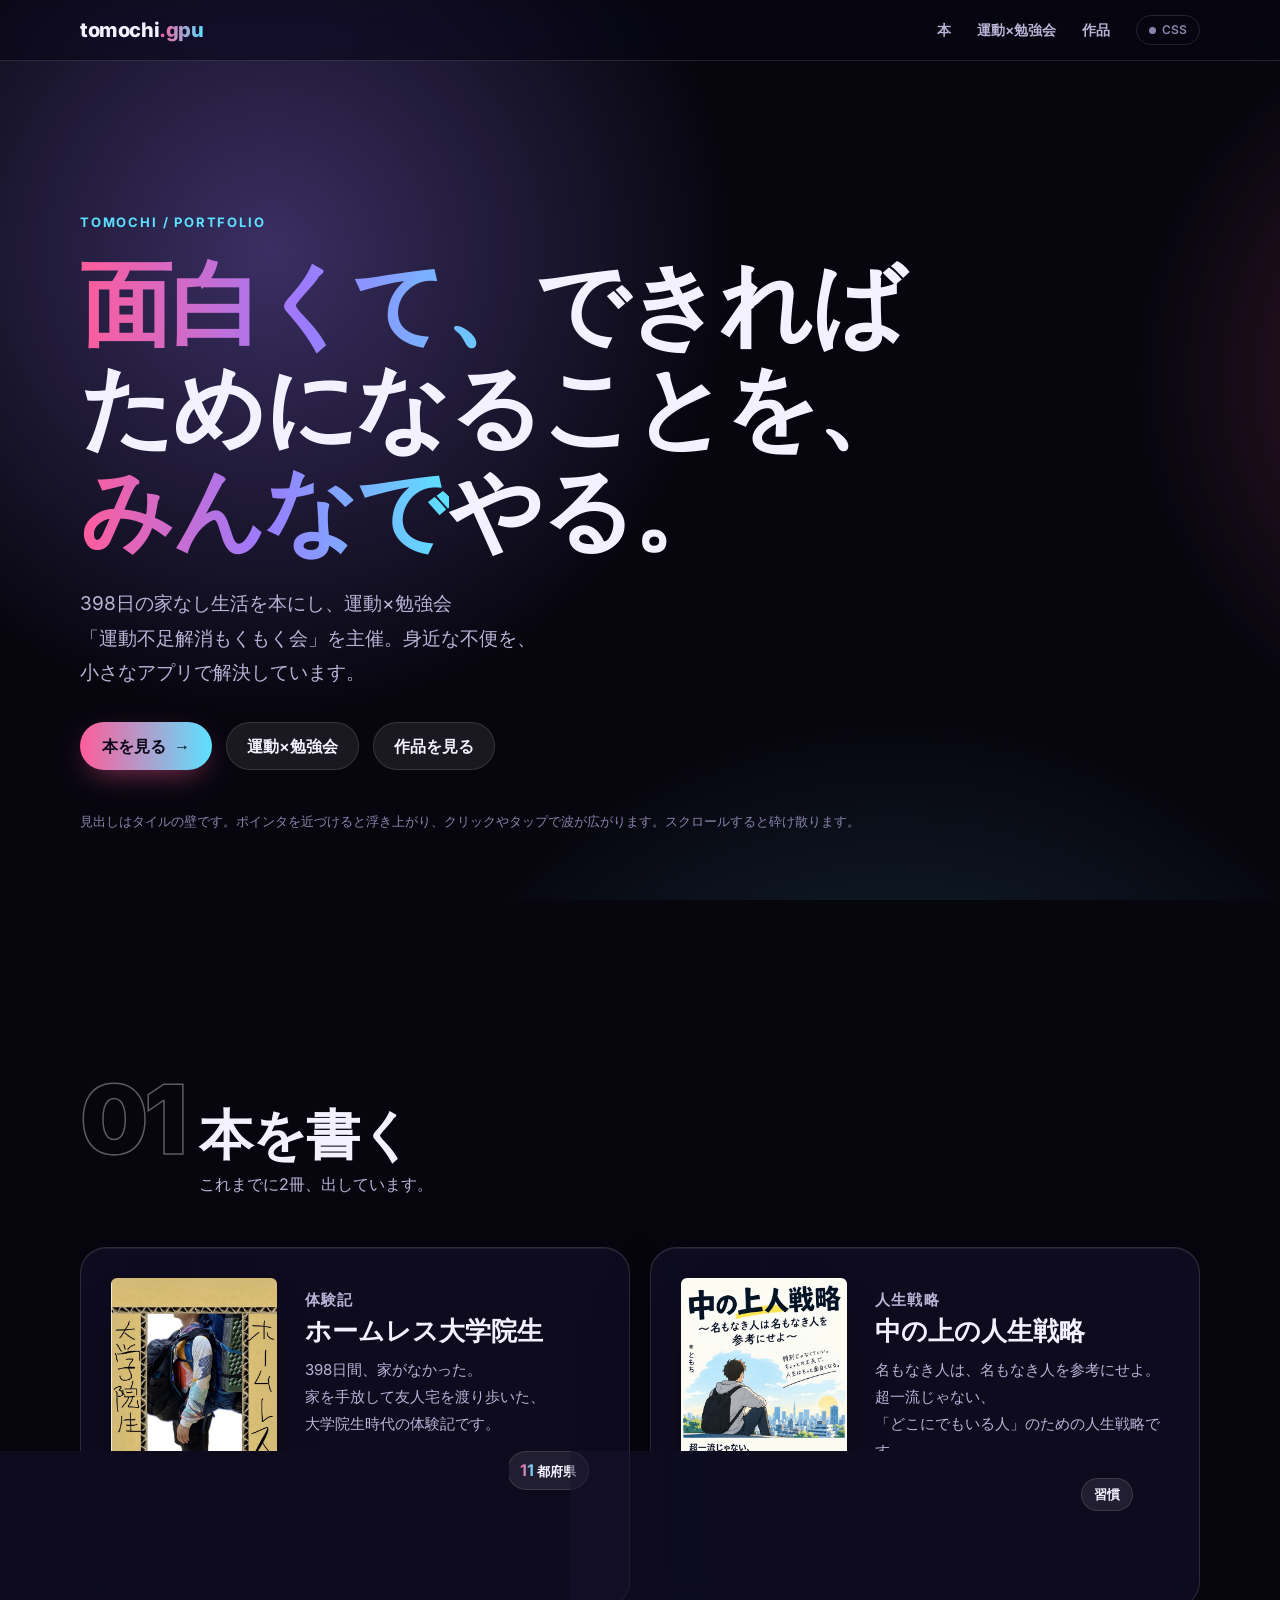
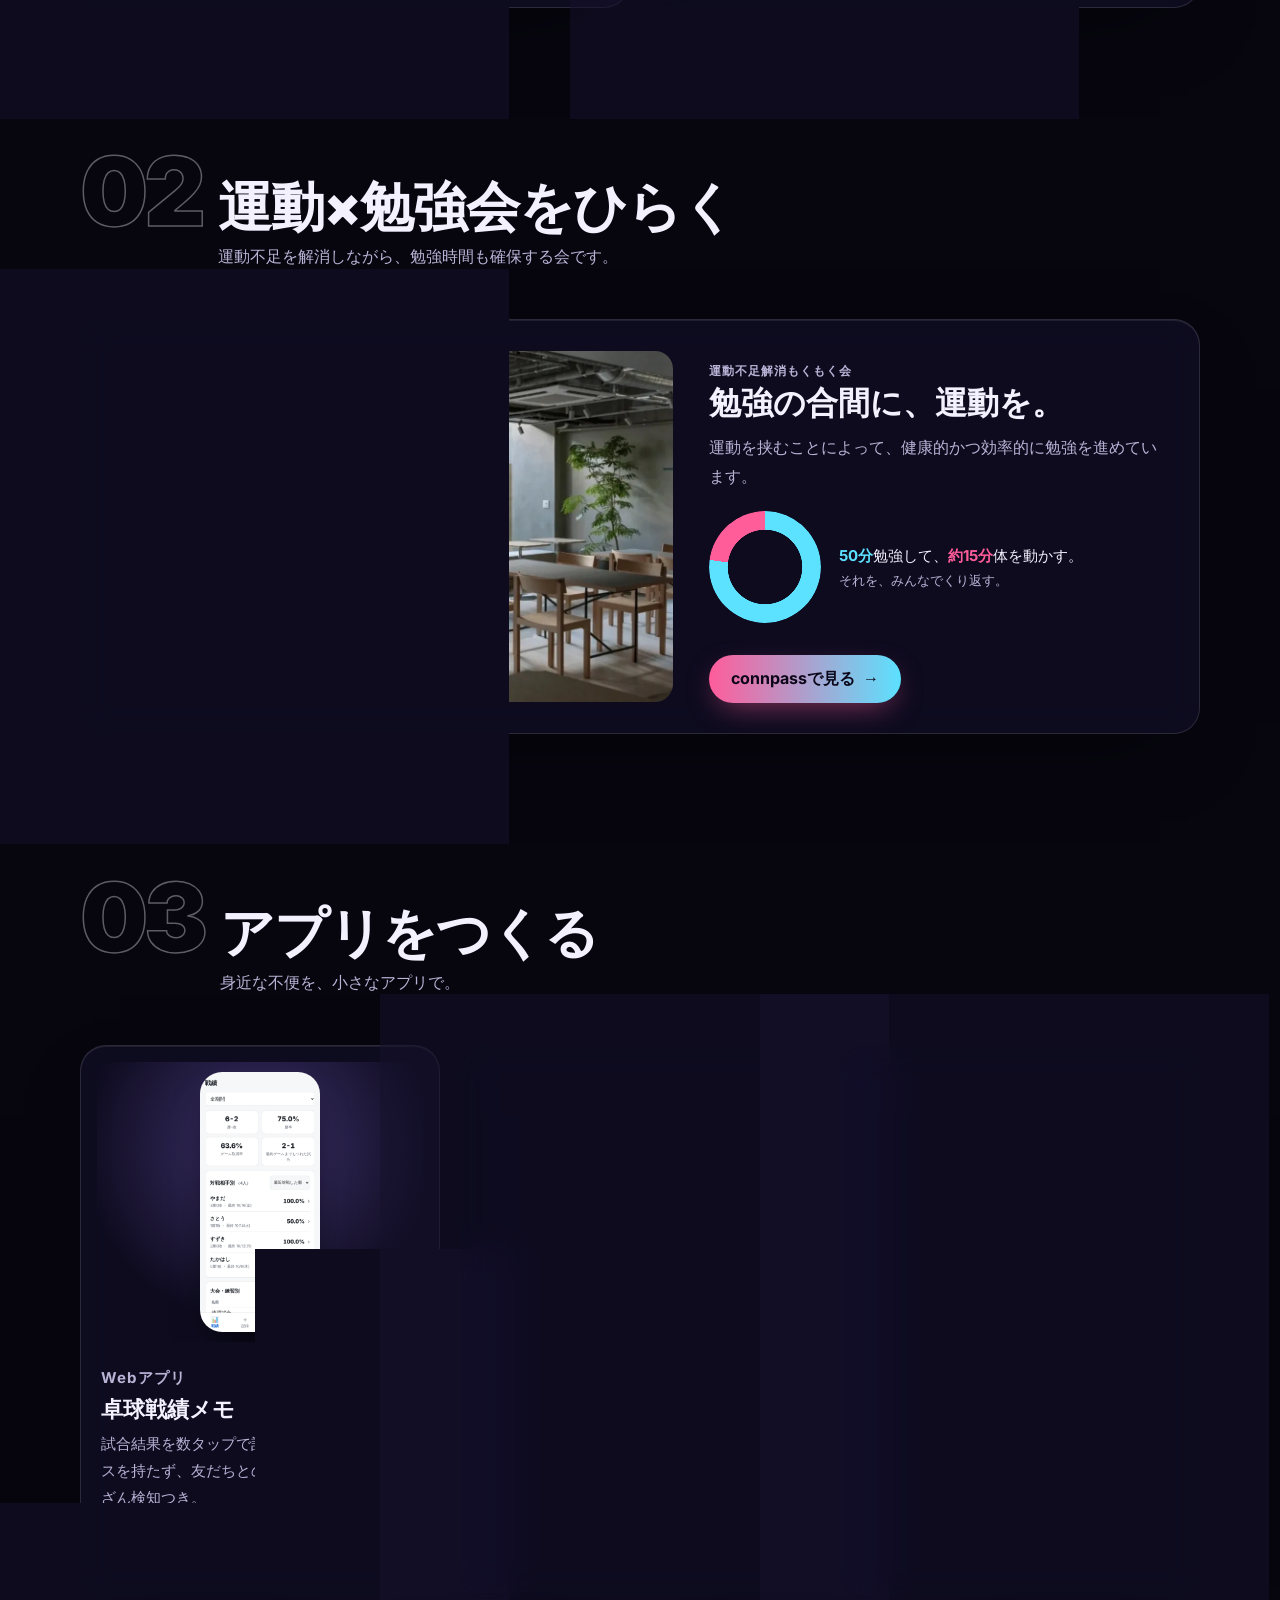
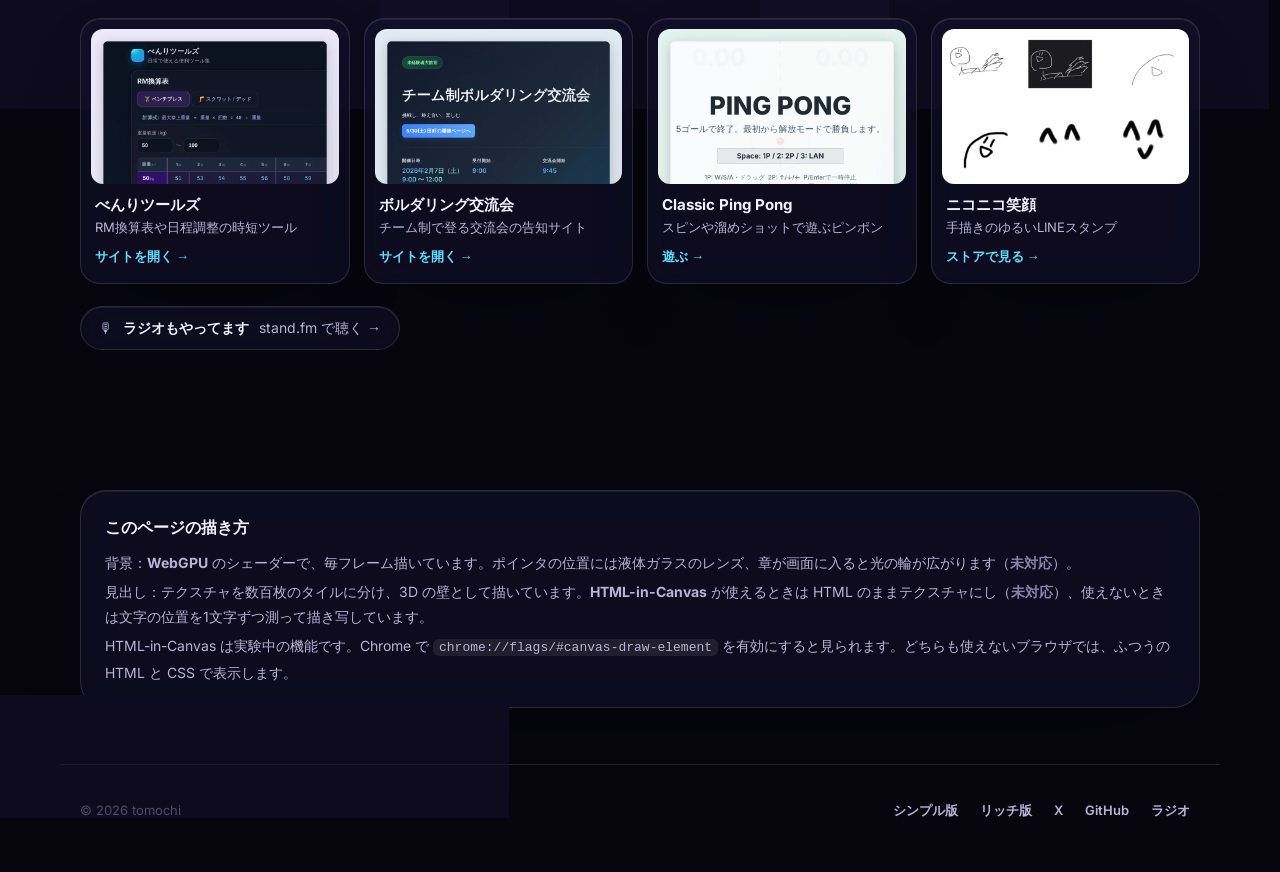
==== gpu/index.html @ 0211890e "Make the GPU page more dynamic: a 3D tile wall headline, a glass lens and light rings - The headline" ====
<!DOCTYPE html>
<html lang="ja">
<head>
  <meta charset="utf-8">
  <meta name="viewport" content="width=device-width, initial-scale=1, viewport-fit=cover">
  <title>tomochi — GPU</title>
  <meta name="description" content="tomochi のポートフォリオ（GPU版）。WebGPU と HTML-in-Canvas で描いています。本の執筆、運動×勉強会の主催、身近な不便を解決するアプリづくり。">
  <link rel="canonical" href="https://tomochi3.github.io/tomo/gpu/">
  <meta property="og:type" content="website">
  <meta property="og:site_name" content="tomochi">
  <meta property="og:locale" content="ja_JP">
  <meta property="og:url" content="https://tomochi3.github.io/tomo/gpu/">
  <meta property="og:title" content="tomochi — GPU">
  <meta property="og:description" content="面白くて、できればためになることを、みんなでやる。WebGPU と HTML-in-Canvas で描いたポートフォリオ。">
  <meta property="og:image" content="https://tomochi3.github.io/tomo/img/og.jpg">
  <meta property="og:image:width" content="1200">
  <meta property="og:image:height" content="630">
  <meta name="twitter:card" content="summary_large_image">
  <link rel="icon" href="../favicon.ico?v=2" sizes="48x48">
  <link rel="icon" href="../icon.svg?v=2" type="image/svg+xml">
  <link rel="apple-touch-icon" href="../apple-touch-icon.png?v=2">
  <meta name="theme-color" content="#07060f">
  <link rel="preload" href="../fonts/inter-latin-var.woff2" as="font" type="font/woff2" crossorigin>
  <script>document.documentElement.classList.add('js');</script>
  <style>
    @font-face { font-family: "Inter"; font-style: normal; font-weight: 100 900; font-display: swap; src: url("../fonts/inter-latin-var.woff2") format("woff2"); unicode-range: U+0000-00FF, U+2000-206F, U+2190-21FF; }

    :root {
      --bg: #07060f;
      --ink: #f4f1ff;
      --soft: #b9b3d6;
      --dim: #8a84ab;
      --glass: rgba(22, 18, 44, .52);
      --glass-hi: rgba(255, 255, 255, .08);
      --line: rgba(255, 255, 255, .12);
      --pink: #ff5c9a;
      --cyan: #5ce1ff;
      --violet: #9a7bff;
      --lime: #c8ff5c;
      --font: "Inter", -apple-system, BlinkMacSystemFont, "Hiragino Sans", "Hiragino Kaku Gothic ProN", "Noto Sans JP", "Noto Sans CJK JP", "Yu Gothic UI", Meiryo, sans-serif;
      --ease: cubic-bezier(.2, .8, .2, 1);
      color-scheme: dark;
    }
    *, *::before, *::after { box-sizing: border-box; }
    html { scroll-behavior: smooth; scroll-padding-top: 76px; }
    body { margin: 0; background: var(--bg); color: var(--ink); font-family: var(--font); font-size: 16px; line-height: 1.8; -webkit-font-smoothing: antialiased; overflow-x: hidden; }
    h1, h2, h3, p, ul, figure { margin: 0; }
    ul { padding: 0; list-style: none; }
    a { color: inherit; text-decoration: none; }
    img { display: block; max-width: 100%; height: auto; }
    :focus-visible { outline: 2px solid var(--cyan); outline-offset: 3px; border-radius: 8px; }
    main:focus { outline: none; }
    .phrase { display: inline-block; }
    .wrap { max-width: 1160px; margin: 0 auto; padding: 0 20px; }
    .skip { position: absolute; left: 12px; top: -60px; z-index: 100; display: inline-flex; align-items: center; min-height: 44px; padding: 0 16px; border-radius: 10px; background: var(--ink); color: var(--bg); font-size: 14px; }
    .skip:focus { top: 8px; }

    /* ---------- 背景：WebGPU のキャンバス。使えないときは CSS のグラデーション ---------- */
    .stage { position: fixed; inset: 0; z-index: -1; width: 100%; height: 100%; display: block; pointer-events: none; }
    .fallback-bg { position: fixed; inset: 0; z-index: -2; background:
      radial-gradient(60vmax 60vmax at 15% 20%, rgba(154, 123, 255, .35), transparent 60%),
      radial-gradient(50vmax 50vmax at 85% 30%, rgba(255, 92, 154, .25), transparent 60%),
      radial-gradient(70vmax 70vmax at 50% 100%, rgba(92, 225, 255, .22), transparent 60%), var(--bg); }
    @media (prefers-reduced-motion: no-preference) { .fallback-bg { animation: drift 24s ease-in-out infinite alternate; background-size: 140% 140%; } }
    @keyframes drift { to { background-position: 30% 20%, 70% 60%, 40% 0, 0 0; } }
    .gpu-on .fallback-bg { display: none; }

    /* ---------- top bar ---------- */
    .bar { position: sticky; top: 0; z-index: 50; background: rgba(7, 6, 15, .55); backdrop-filter: blur(16px) saturate(160%); -webkit-backdrop-filter: blur(16px) saturate(160%); border-bottom: 1px solid var(--line); }
    .bar__in { display: flex; align-items: center; gap: 6px; height: 60px; }
    .logo { display: inline-flex; align-items: center; min-height: 44px; font-weight: 800; font-size: 20px; letter-spacing: -.02em; }
    .logo span { background: linear-gradient(90deg, var(--pink), var(--cyan)); -webkit-background-clip: text; background-clip: text; color: transparent; }
    .nav { display: flex; gap: 2px; margin-left: auto; }
    .nav a { display: inline-flex; align-items: center; min-height: 44px; padding: 0 12px; border-radius: 999px; font-size: 14px; font-weight: 600; color: var(--soft); transition: color .2s, background-color .2s; }
    .nav a:hover { color: var(--ink); background: var(--glass-hi); }
    .chip { display: inline-flex; align-items: center; gap: 6px; min-height: 30px; margin-left: 8px; padding: 0 12px; border: 1px solid var(--line); border-radius: 999px; font: 600 12px/1 var(--font); color: var(--dim); white-space: nowrap; }
    .chip i { width: 7px; height: 7px; border-radius: 50%; background: var(--dim); }
    .chip.is-on { color: var(--ink); }
    .chip.is-on i { background: var(--lime); box-shadow: 0 0 10px var(--lime); }
    @media (max-width: 719px) { .nav { display: none; } .chip { margin-left: auto; } }

    /* ---------- hero ---------- */
    .hero { padding-top: clamp(64px, 12vw, 150px); padding-bottom: clamp(56px, 8vw, 110px); }
    .eyebrow { font-size: 13px; font-weight: 700; letter-spacing: .14em; text-transform: uppercase; color: var(--cyan); }
    .hero__stage { position: relative; margin-top: 18px; }
    .hero__title { font-size: clamp(36px, 7.2vw, 92px); font-weight: 900; line-height: 1.12; letter-spacing: -.02em; }
    .hero__title .ln { display: block; }
    .hero__title .grad { background: linear-gradient(90deg, var(--pink), var(--violet) 50%, var(--cyan)); -webkit-background-clip: text; background-clip: text; color: transparent; }
    /* HTML-in-Canvas：見出しは WebGPU のキャンバスの子にして、テクスチャとして揺らして描く。元の場所には同じ高さの空きを残す */
    .stage > .hero__title { position: absolute; left: 0; top: 0; color: #fff; }
    .hero__ph { display: block; }
    /* HTML-in-Canvas が無いときは、見出しを WebGPU のタイルとして描き、DOM の見出しは透明にして残す */
    .gpu-text .hero__title { opacity: 0; }
    .hero__lead { margin-top: 26px; max-width: 36em; font-size: clamp(16px, 1.8vw, 19px); color: var(--soft); }
    .actions { display: flex; flex-wrap: wrap; align-items: center; gap: 12px 14px; margin-top: 32px; }
    .btn { display: inline-flex; align-items: center; gap: 8px; min-height: 48px; padding: 0 22px; border-radius: 999px; font-weight: 700; color: #0b0718; background: linear-gradient(90deg, var(--pink), var(--cyan)); box-shadow: 0 10px 30px -10px rgba(255, 92, 154, .6); transition: transform .2s var(--ease), box-shadow .2s; }
    .btn:hover { transform: translateY(-2px); box-shadow: 0 16px 40px -12px rgba(92, 225, 255, .7); }
    .btn::after { content: "→"; }
    .ghost { display: inline-flex; align-items: center; min-height: 48px; padding: 0 20px; border: 1px solid var(--line); border-radius: 999px; font-weight: 600; color: var(--ink); background: var(--glass-hi); backdrop-filter: blur(8px); -webkit-backdrop-filter: blur(8px); transition: border-color .2s; }
    .ghost:hover { border-color: var(--cyan); }
    .hint { margin-top: 40px; font-size: 13px; color: var(--dim); }

    /* ---------- sections ---------- */
    .section { padding-top: clamp(80px, 11vw, 140px); }
    .sec-head { display: flex; align-items: baseline; gap: 16px; margin-bottom: clamp(28px, 4vw, 48px); }
    .sec-no { font-size: clamp(48px, 8vw, 96px); font-weight: 900; line-height: .9; letter-spacing: -.04em; color: transparent; -webkit-text-stroke: 1.5px rgba(255, 255, 255, .35); }
    .sec-title { font-size: clamp(28px, 4.6vw, 54px); font-weight: 900; letter-spacing: -.02em; line-height: 1.15; }
    .sec-sub { margin-top: 4px; color: var(--soft); }

    .glass { position: relative; border-radius: 26px; background: var(--glass); border: 1px solid var(--line); backdrop-filter: blur(18px) saturate(140%); -webkit-backdrop-filter: blur(18px) saturate(140%); box-shadow: 0 30px 80px -40px rgba(0, 0, 0, .8), inset 0 1px 0 rgba(255, 255, 255, .08); transform: perspective(1200px) rotateX(var(--rx, 0deg)) rotateY(var(--ry, 0deg)); transition: transform .4s var(--ease); }
    /* マウスの位置に光る縁 */
    .glass::before { content: ""; position: absolute; inset: -1px; border-radius: inherit; padding: 1px; background: radial-gradient(240px circle at var(--mx, 50%) var(--my, 0%), rgba(92, 225, 255, .8), rgba(255, 92, 154, .4) 40%, transparent 70%); -webkit-mask: linear-gradient(#000 0 0) content-box, linear-gradient(#000 0 0); -webkit-mask-composite: xor; mask-composite: exclude; opacity: 0; transition: opacity .3s; pointer-events: none; }
    .glass:hover::before { opacity: 1; }

    .books { display: grid; gap: 20px; }
    @media (min-width: 860px) { .books { grid-template-columns: 1fr 1fr; } }
    .book { display: grid; grid-template-columns: minmax(96px, 34%) 1fr; gap: clamp(16px, 3vw, 28px); padding: clamp(18px, 3vw, 30px); }
    .book img { border-radius: 6px; box-shadow: 0 20px 40px -18px rgba(0, 0, 0, .9); }
    .book h3 { font-size: clamp(20px, 2.4vw, 26px); font-weight: 800; line-height: 1.35; }
    .book p { margin-top: 8px; color: var(--soft); font-size: 15px; }
    .stats { display: flex; flex-wrap: wrap; gap: 8px; margin-top: 14px; }
    .stats li { padding: 4px 12px; border-radius: 999px; border: 1px solid var(--line); background: var(--glass-hi); font-size: 13px; font-weight: 600; }
    .stats b { font-size: 16px; background: linear-gradient(90deg, var(--pink), var(--cyan)); -webkit-background-clip: text; background-clip: text; color: transparent; }
    .book .actions { margin-top: 18px; }

    .meet { display: grid; gap: clamp(18px, 3vw, 36px); padding: clamp(18px, 3vw, 30px); }
    @media (min-width: 860px) { .meet { grid-template-columns: 1.1fr .9fr; align-items: center; } }
    .meet img { width: 100%; aspect-ratio: 16 / 10; object-fit: cover; border-radius: 18px; }
    .meet h3 { font-size: clamp(22px, 3vw, 32px); font-weight: 800; line-height: 1.3; }
    .meet p { margin-top: 10px; color: var(--soft); }
    .ring { display: flex; align-items: center; gap: 18px; margin-top: 20px; }
    .ring__c { flex: none; width: 112px; aspect-ratio: 1; border-radius: 50%; background: conic-gradient(var(--cyan) 0 77%, var(--pink) 77% 100%); -webkit-mask: radial-gradient(closest-side, transparent 66%, #000 67%); mask: radial-gradient(closest-side, transparent 66%, #000 67%); }
    .ring p { margin: 0; font-size: 15px; color: var(--ink); }
    .ring p .sub { display: block; font-size: 13px; color: var(--soft); }
    .ring .c { color: var(--cyan); font-weight: 700; } .ring .p { color: var(--pink); font-weight: 700; }

    .apps { display: grid; gap: 20px; }
    @media (min-width: 860px) { .apps { grid-template-columns: repeat(3, 1fr); } }
    .app { display: flex; flex-direction: column; padding: 20px 20px 22px; }
    .app__shot { display: grid; place-items: center; height: 280px; margin: -4px -4px 16px; border-radius: 18px; background: radial-gradient(circle at 50% 30%, rgba(154, 123, 255, .35), transparent 70%); overflow: hidden; }
    .app__shot img { width: auto; max-height: 260px; border-radius: 22px; box-shadow: 0 20px 40px -16px rgba(0, 0, 0, .9); }
    .app__shot--icon img { max-height: 150px; border-radius: 26%; }
    .kind { font-size: 12px; font-weight: 700; letter-spacing: .08em; color: var(--cyan); }
    .app h3 { margin-top: 4px; font-size: 22px; font-weight: 800; line-height: 1.35; }
    .app p { margin-top: 6px; flex: 1; color: var(--soft); font-size: 15px; }
    .app .actions { margin-top: 16px; }

    .minis { display: grid; grid-template-columns: repeat(2, minmax(0, 1fr)); gap: 14px; margin-top: 20px; }
    @media (min-width: 860px) { .minis { grid-template-columns: repeat(4, minmax(0, 1fr)); } }
    .mini { display: flex; flex-direction: column; height: 100%; padding: 10px 10px 14px; border-radius: 20px; }
    .mini img { width: 100%; aspect-ratio: 16 / 10; object-fit: cover; border-radius: 12px; }
    .mini b { margin-top: 10px; padding: 0 4px; font-size: 15px; line-height: 1.4; }
    .mini span { padding: 2px 4px 0; flex: 1; font-size: 13px; line-height: 1.55; color: var(--soft); }
    .mini em { padding: 8px 4px 0; font-style: normal; font-size: 13px; font-weight: 700; color: var(--cyan); }
    .radio { display: inline-flex; align-items: center; gap: 10px; min-height: 44px; margin-top: 22px; padding: 0 18px; border-radius: 999px; font-size: 14px; color: var(--soft); }
    .radio b { color: var(--ink); }

    .about-gpu { margin-top: clamp(80px, 11vw, 140px); padding: 22px 24px; font-size: 14px; color: var(--soft); }
    .about-gpu h2 { font-size: 16px; color: var(--ink); }
    .about-gpu ul { margin-top: 8px; display: grid; gap: 4px; }
    .about-gpu code { padding: 1px 6px; border-radius: 6px; background: var(--glass-hi); font-size: 13px; }
    .about-gpu .st { font-weight: 700; color: var(--lime); }
    .about-gpu .st.off { color: var(--dim); }

    .foot { display: flex; flex-wrap: wrap; justify-content: space-between; align-items: center; gap: 12px 24px; margin-top: 56px; padding-top: 24px; padding-bottom: 40px; border-top: 1px solid var(--line); font-size: 13px; color: var(--dim); }
    .foot__links { display: flex; flex-wrap: wrap; gap: 2px; }
    .foot__links a { display: inline-flex; align-items: center; min-height: 44px; padding: 0 10px; font-weight: 600; color: var(--soft); }
    .foot__links a:hover { color: var(--ink); }

    .js .rv { opacity: 0; transform: translateY(28px); transition: opacity .9s var(--ease), transform .9s var(--ease); }
    .js .rv.in { opacity: 1; transform: none; }
    @media (prefers-reduced-motion: reduce) {
      html { scroll-behavior: auto; }
      *, *::before, *::after { transition: none !important; animation: none !important; }
      .js .rv { opacity: 1; transform: none; }
    }
  </style>
</head>
<body>
  <a class="skip" href="#main">本文へスキップ</a>
  <div class="fallback-bg" aria-hidden="true"></div>
  <canvas class="stage" aria-hidden="true"></canvas>

  <header class="bar">
    <div class="wrap bar__in">
      <a class="logo" href="#top">tomochi<span>.gpu</span></a>
      <nav class="nav" aria-label="ページ内">
        <a href="#book">本</a>
        <a href="#community">運動×勉強会</a>
        <a href="#works">作品</a>
      </nav>
      <span class="chip" data-chip title="このページの描画のしくみ"><i></i><span data-chip-text>CSS</span></span>
    </div>
  </header>

  <main id="main" tabindex="-1">
    <section class="wrap hero" id="top" aria-labelledby="hero-title">
      <p class="eyebrow">tomochi / portfolio</p>
      <div class="hero__stage" data-hero>
        <h1 class="hero__title" id="hero-title"><span class="ln"><span class="grad">面白くて、</span>できれば</span><span class="ln">ためになることを、</span><span class="ln"><span class="grad">みんなで</span>やる。</span></h1>
      </div>
      <p class="hero__lead"><span class="phrase">398日の家なし生活を本にし、</span><span class="phrase">運動×勉強会</span><span class="phrase">「運動不足解消もくもく会」を主催。</span><span class="phrase">身近な不便を、</span><span class="phrase">小さなアプリで解決しています。</span></p>
      <div class="actions">
        <a class="btn" href="#book">本を見る</a>
        <a class="ghost" href="#community">運動×勉強会</a>
        <a class="ghost" href="#works">作品を見る</a>
      </div>
      <p class="hint" data-hint>見出しはタイルの壁です。ポインタを近づけると浮き上がり、クリックやタップで波が広がります。スクロールすると砕け散ります。</p>
    </section>

    <section class="wrap section" id="book" aria-labelledby="book-title">
      <div class="sec-head"><p class="sec-no" aria-hidden="true">01</p><div><h2 class="sec-title" id="book-title">本を書く</h2><p class="sec-sub">これまでに2冊、出しています。</p></div></div>
      <div class="books">
        <article class="glass book rv" data-tilt>
          <img src="../rich/img/book-cover.webp" width="560" height="801" alt="『ホームレス大学院生』の表紙。大きなリュックを背負った人物を段ボールの枠が囲んでいる" loading="lazy">
          <div>
            <p class="kind">体験記</p>
            <h3>ホームレス大学院生</h3>
            <p><span class="phrase">398日間、家がなかった。</span><span class="phrase">家を手放して友人宅を渡り歩いた、</span><span class="phrase">大学院生時代の体験記です。</span></p>
            <ul class="stats"><li><b>398</b> 日</li><li><b>32</b> 人の友人宅</li><li><b>11</b> 都府県</li></ul>
            <div class="actions"><a class="btn" href="https://amzn.asia/d/0fdwCbJb" target="_blank" rel="noopener">Amazonで見る</a></div>
          </div>
        </article>
        <article class="glass book rv" data-tilt>
          <img src="../rich/img/book2-cover.webp" width="560" height="840" alt="『中の上の人生戦略』の表紙。街を見下ろして座る、リュックを背負った人物のイラスト" loading="lazy">
          <div>
            <p class="kind">人生戦略</p>
            <h3>中の上の人生戦略</h3>
            <p><span class="phrase">名もなき人は、</span><span class="phrase">名もなき人を参考にせよ。</span><span class="phrase">超一流じゃない、</span><span class="phrase">「どこにでもいる人」のための人生戦略です。</span></p>
            <ul class="stats"><li>人間関係</li><li>健康</li><li>仕事</li><li>習慣</li></ul>
            <div class="actions"><a class="btn" href="https://www.amazon.co.jp/dp/B0HNKJ1YPG?tag=yabo0e-22" target="_blank" rel="noopener">Amazonで見る</a></div>
          </div>
        </article>
      </div>
    </section>

    <section class="wrap section" id="community" aria-labelledby="cm-title">
      <div class="sec-head"><p class="sec-no" aria-hidden="true">02</p><div><h2 class="sec-title" id="cm-title"><span class="phrase">運動×勉強会を</span><span class="phrase">ひらく</span></h2><p class="sec-sub"><span class="phrase">運動不足を解消しながら、</span><span class="phrase">勉強時間も確保する会です。</span></p></div></div>
      <article class="glass meet rv" data-tilt>
        <img src="../rich/img/mokumoku-wide.webp" width="1400" height="733" alt="もくもく会の会場。テーブルや椅子、ソファが並ぶラウンジ" loading="lazy">
        <div>
          <p class="kind">運動不足解消もくもく会</p>
          <h3><span class="phrase">勉強の合間に、</span><span class="phrase">運動を。</span></h3>
          <p>運動を挟むことによって、健康的かつ効率的に勉強を進めています。</p>
          <div class="ring"><div class="ring__c" aria-hidden="true"></div><p><span class="c">50分</span>勉強して、<span class="p">約15分</span>体を動かす。<span class="sub">それを、みんなでくり返す。</span></p></div>
          <div class="actions"><a class="btn" href="https://kintech.connpass.com" target="_blank" rel="noopener">connpassで見る</a></div>
        </div>
      </article>
    </section>

    <section class="wrap section" id="works" aria-labelledby="works-title">
      <div class="sec-head"><p class="sec-no" aria-hidden="true">03</p><div><h2 class="sec-title" id="works-title"><span class="phrase">アプリを</span><span class="phrase">つくる</span></h2><p class="sec-sub"><span class="phrase">身近な不便を、</span><span class="phrase">小さなアプリで。</span></p></div></div>
      <div class="apps">
        <article class="glass app rv" data-tilt>
          <div class="app__shot"><img src="../rich/img/tt_record-phone.webp" width="780" height="1688" alt="卓球戦績メモの戦績画面。勝敗、勝率、対戦相手別の成績が並ぶ" loading="lazy"></div>
          <p class="kind">Webアプリ</p>
          <h3>卓球戦績メモ</h3>
          <p>試合結果を数タップで記録。自前のデータベースを持たず、友だちとの結果共有は暗号化と改ざん検知つき。</p>
          <div class="actions"><a class="btn" href="https://tomochi3.github.io/tt_record/" target="_blank" rel="noopener">サイトを開く</a></div>
        </article>
        <article class="glass app rv" data-tilt>
          <div class="app__shot"><img src="../rich/img/warikan-phone.webp" width="780" height="1688" alt="ワリカンのトップ画面。「みんなの立て替え、すっきりさせよう。」" loading="lazy"></div>
          <p class="kind">Webアプリ</p>
          <h3>ワリカン</h3>
          <p>誰が誰にいくら払えばいいかを、自動で計算。会員登録なしで、共有リンクから一緒に記録できます。</p>
          <div class="actions"><a class="btn" href="https://warikan.tomochi.workers.dev" target="_blank" rel="noopener">サイトを開く</a></div>
        </article>
        <article class="glass app rv" data-tilt>
          <div class="app__shot app__shot--icon"><img src="../rich/img/pumpkin-icon.webp" width="480" height="480" alt="Pumpkin のアプリアイコン" loading="lazy"></div>
          <p class="kind">スマホアプリ</p>
          <h3>Pumpkin</h3>
          <p>筋トレSNS「Pumpkin」のモバイルアプリ開発に参加。iOSはApp Storeで公開中、Androidは開発中です。</p>
          <div class="actions"><a class="btn" href="https://apps.apple.com/jp/app/pumpkin/id6504126864" target="_blank" rel="noopener">App Storeで見る</a></div>
        </article>
      </div>
      <ul class="minis">
        <li><a class="glass mini rv" href="https://tomochi3.github.io/benri/" target="_blank" rel="noopener"><img src="../rich/img/benri-sm.webp" width="800" height="500" alt="べんりツールズのRM換算表" loading="lazy"><b>べんりツールズ</b><span>RM換算表や日程調整の時短ツール</span><em>サイトを開く →</em></a></li>
        <li><a class="glass mini rv" href="https://tomochi3.github.io/5Grip/" target="_blank" rel="noopener"><img src="../rich/img/5grip-sm.webp" width="800" height="500" alt="チーム制ボルダリング交流会の告知ページ" loading="lazy"><b>ボルダリング交流会</b><span>チーム制で登る交流会の告知サイト</span><em>サイトを開く →</em></a></li>
        <li><a class="glass mini rv" href="https://tomochi3.github.io/pingpong2/" target="_blank" rel="noopener"><img src="../rich/img/pingpong2-sm.webp" width="800" height="500" alt="Classic Ping Pong のタイトル画面" loading="lazy"><b>Classic Ping Pong</b><span>スピンや溜めショットで遊ぶピンポン</span><em>遊ぶ →</em></a></li>
        <li><a class="glass mini rv" href="https://store.line.me/stickershop/product/23396313/ja" target="_blank" rel="noopener"><img src="../rich/img/line-sm.webp" width="800" height="500" alt="LINEスタンプ「ニコニコ笑顔」。手描きの棒人間や、^^ の顔のスタンプが並んでいる" loading="lazy"><b>ニコニコ笑顔</b><span>手描きのゆるいLINEスタンプ</span><em>ストアで見る →</em></a></li>
      </ul>
      <a class="glass radio" href="https://stand.fm/channels/6abde58ab58540624b2d5782" target="_blank" rel="noopener"><span aria-hidden="true">🎙</span> <b>ラジオもやってます</b> stand.fm で聴く →</a>
    </section>

    <section class="wrap" aria-labelledby="gpu-title">
      <div class="glass about-gpu">
        <h2 id="gpu-title">このページの描き方</h2>
        <ul>
          <li>背景：<b>WebGPU</b> のシェーダーで、毎フレーム描いています。ポインタの位置には液体ガラスのレンズ、章が画面に入ると光の輪が広がります（<span class="st off" data-st-gpu>未対応</span>）。</li>
          <li>見出し：テクスチャを数百枚のタイルに分け、3D の壁として描いています。<b>HTML-in-Canvas</b> が使えるときは HTML のままテクスチャにし（<span class="st off" data-st-hic>未対応</span>）、使えないときは文字の位置を1文字ずつ測って描き写しています。</li>
          <li>HTML-in-Canvas は実験中の機能です。Chrome で <code>chrome://flags/#canvas-draw-element</code> を有効にすると見られます。どちらも使えないブラウザでは、ふつうの HTML と CSS で表示します。</li>
        </ul>
      </div>
    </section>
  </main>

  <footer class="wrap foot">
    <span>© <span data-year>2026</span> tomochi</span>
    <span class="foot__links">
      <a href="../">シンプル版</a>
      <a href="../rich/">リッチ版</a>
      <a href="https://x.com/tamachika11" target="_blank" rel="noopener">X</a>
      <a href="https://github.com/tomochi3" target="_blank" rel="noopener">GitHub</a>
      <a href="https://stand.fm/channels/6abde58ab58540624b2d5782" target="_blank" rel="noopener">ラジオ</a>
    </span>
  </footer>

  <script>
    (function () {
      var root = document.documentElement;
      var reduce = matchMedia('(prefers-reduced-motion: reduce)').matches;
      document.querySelector('[data-year]').textContent = new Date().getFullYear();

      // カードをマウスの位置に合わせて少し傾け、縁を光らせる
      if (matchMedia('(hover: hover) and (pointer: fine)').matches && !reduce) {
        document.querySelectorAll('[data-tilt], .mini').forEach(function (el) {
          el.addEventListener('pointermove', function (e) {
            var r = el.getBoundingClientRect(), x = (e.clientX - r.left) / r.width, y = (e.clientY - r.top) / r.height;
            el.style.setProperty('--mx', x * 100 + '%'); el.style.setProperty('--my', y * 100 + '%');
            if (el.hasAttribute('data-tilt')) { el.style.setProperty('--ry', (x - .5) * 5 + 'deg'); el.style.setProperty('--rx', -(y - .5) * 5 + 'deg'); }
          });
          el.addEventListener('pointerleave', function () { el.style.setProperty('--rx', '0deg'); el.style.setProperty('--ry', '0deg'); });
        });
      }
      var io = 'IntersectionObserver' in window ? new IntersectionObserver(function (es) { es.forEach(function (e) { if (e.isIntersecting) { e.target.classList.add('in'); io.unobserve(e.target); } }); }, { rootMargin: '0px 0px -10% 0px' }) : null;
      document.querySelectorAll('.rv').forEach(function (el) { if (io) io.observe(el); else el.classList.add('in'); });

      // ---------- WebGPU ----------
      var stage = document.querySelector('.stage');
      var chip = document.querySelector('[data-chip]'), chipText = document.querySelector('[data-chip-text]');
      function status(gpu, hic) {
        chip.classList.toggle('is-on', gpu);
        chipText.textContent = gpu ? (hic ? 'WebGPU + HTML-in-Canvas' : 'WebGPU') : 'CSS';
        var sg = document.querySelector('[data-st-gpu]'), sh = document.querySelector('[data-st-hic]');
        sg.textContent = gpu ? '動作中' : '未対応'; sg.classList.toggle('off', !gpu);
        sh.textContent = hic ? '動作中' : '未対応'; sh.classList.toggle('off', !hic);
      }
      if (!navigator.gpu || !isSecureContext) { status(false, false); return; }

      var WGSL = `
struct U { hero: vec4f, res: vec2f, ptr: vec2f, vel: vec2f, click: vec2f, time: f32, scroll: f32, heroOn: f32, melt: f32,
           dpr: f32, page: f32, clickT: f32, pulseT: f32, pulse: vec2f, gx: f32, gy: f32, lens: f32, p0: f32, p1: f32, p2: f32 };
@group(0) @binding(0) var<uniform> u: U;
@group(0) @binding(1) var smp: sampler;
@group(0) @binding(2) var tex: texture_2d<f32>;

fn hash(p: vec2f) -> f32 { return fract(sin(dot(p, vec2f(127.1, 311.7))) * 43758.5453); }
fn noise(p: vec2f) -> f32 {
  let i = floor(p); let f = fract(p); let w = f * f * (3. - 2. * f);
  return mix(mix(hash(i), hash(i + vec2f(1., 0.)), w.x), mix(hash(i + vec2f(0., 1.)), hash(i + vec2f(1., 1.)), w.x), w.y);
}
fn fbm(p0: vec2f) -> f32 {
  var p = p0; var a = .5; var s = 0.;
  let m = mat2x2f(1.6, 1.2, -1.2, 1.6);
  for (var k = 0; k < 5; k++) { s += a * noise(p); p = m * p; a *= .5; }
  return s;
}
fn rot(v: vec2f, a: f32) -> vec2f { let c = cos(a); let s = sin(a); return vec2f(c * v.x - s * v.y, s * v.x + c * v.y); }
fn rotA(v: vec3f, k: vec3f, a: f32) -> vec3f { let c = cos(a); let s = sin(a); return v * c + cross(k, v) * s + k * dot(k, v) * (1. - c); }
// 中心 c から広がる光の輪（t0 に始まり、3秒で消える）
fn ring(px: vec2f, c: vec2f, t0: f32, speed: f32, w: f32) -> f32 {
  let age = u.time - t0;
  if (age < 0. || age > 3.) { return 0.; }
  let d = (length(px - c) - age * speed * u.dpr) / (w * u.dpr);
  // 細い芯と、まわりのぼんやりした光
  return (exp(-d * d) + .3 * exp(-d * d * .05)) * exp(-age * 1.1);
}

// ---------- 背景：星雲のような流れ ----------
@vertex fn vs(@builtin(vertex_index) i: u32) -> @builtin(position) vec4f {
  var p = array<vec2f, 3>(vec2f(-1., -3.), vec2f(-1., 1.), vec2f(3., 1.));
  return vec4f(p[i], 0., 1.);
}
fn scene(px: vec2f) -> vec3f {
  let uv = (px - .5 * u.res) / u.res.y;
  let pv = (u.ptr - .5 * u.res) / u.res.y;
  // ポインタのまわりを渦にする
  let d = uv - pv; let r = length(d);
  let sw = (1.1 + min(length(u.vel), 3000.) * .0004) * exp(-r * 3.2);
  let w = pv + rot(d, sw);
  let t = u.time * .05; let sc = u.scroll * .00035;
  let q = vec2f(fbm(w * 1.5 + vec2f(0., t) + sc), fbm(w * 1.5 + vec2f(5.2, 1.3) - t));
  let r2 = vec2f(fbm(w * 1.5 + 4. * q + vec2f(1.7, 9.2) + t * 1.3), fbm(w * 1.5 + 4. * q + vec2f(8.3, 2.8)));
  let f = fbm(w * 1.5 + 4. * r2);
  // ページの進み具合で色味を少しずつ変える（紫 → 青緑 → ピンク）
  let hueA = mix(vec3f(.10, .05, .28), vec3f(.02, .16, .24), clamp(u.page * 1.5, 0., 1.));
  var col = mix(vec3f(.02, .015, .05), hueA, clamp(f * f * 3.5, 0., 1.));
  col = mix(col, vec3f(.0, .55, .78), clamp(length(q), 0., 1.) * .45);
  col = mix(col, mix(vec3f(1., .3, .6), vec3f(.65, .45, 1.), u.page), clamp(r2.x * r2.x * 1.1, 0., 1.) * .5);
  col *= .62 + .25 * f;
  col += vec3f(.35, .25, .9) * exp(-r * r * 14.) * .22;
  let vig = 1. - .55 * dot(uv * vec2f(.55, .8), uv * vec2f(.55, .8));
  return col * vig;
}
@fragment fn fs(@builtin(position) pos: vec4f) -> @location(0) vec4f {
  let px = pos.xy;
  // 章が入ったときの光の輪と、クリックの衝撃波。通り道を少し押し広げる
  let pr = ring(px, u.pulse, u.pulseT, 650., 16.);
  let cr = ring(px, u.click, u.clickT, 1100., 12.);
  let p = px - (normalize(px - u.pulse + vec2f(.001)) * pr + normalize(px - u.click + vec2f(.001)) * cr) * 14. * u.dpr;
  // ポインタを追う液体ガラスのレンズ：中を拡大して、色を少しずつずらす
  let L = 130. * u.dpr; let dl = p - u.ptr; let rr = length(dl) / L;
  var col: vec3f;
  if (rr < 1. && u.lens > .01) {
    let k = sqrt(1. - rr * rr) * u.lens;
    col = vec3f(scene(u.ptr + dl * (1. - .48 * k)).r, scene(u.ptr + dl * (1. - .44 * k)).g, scene(u.ptr + dl * (1. - .40 * k)).b);
    col *= 1. + .15 * u.lens;
    col += vec3f(.55, .85, 1.) * smoothstep(.8, 1., rr) * .3 * u.lens;
    let hl = dl / L - vec2f(-.32, -.42);
    col += vec3f(exp(-dot(hl, hl) * 26.) * .3 * u.lens);
  } else {
    col = scene(p) * (1. - .28 * (1. - smoothstep(1., 1.3, rr)) * u.lens);
  }
  col += mix(vec3f(.36, .9, 1.), vec3f(1., .36, .6), .5 + .5 * sin(atan2(px.y - u.pulse.y, px.x - u.pulse.x) * 3. + u.time * 2.)) * pr * .9;
  col += vec3f(.8, .9, 1.) * cr * .45;
  col += (hash(px + fract(u.time) * 100.) - .5) * .025;
  return vec4f(col, 1.);
}

// ---------- 見出し：テクスチャを gx × gy 枚のタイルに分けた 3D の壁 ----------
struct TO { @builtin(position) pos: vec4f, @location(0) uv: vec2f, @location(1) lc: vec2f, @location(2) shade: f32, @location(3) spec: f32, @location(4) e: f32, @location(5) lift: f32 };
// 壁の各点の浮き上がり（手前が +）。ゆるい波 ＋ ポインタのふくらみ ＋ クリックの衝撃波
fn field(p: vec2f) -> f32 {
  let q = p / u.dpr;
  var z = (sin(q.x * .011 + u.time * 1.3) + sin(q.y * .018 + q.x * .004 - u.time * 1.05)) * 2.5;
  let d = length(p - u.ptr) / u.dpr;
  z += 70. * u.lens * exp(-d * d / 28900.);
  let age = u.time - u.clickT;
  if (age > 0. && age < 3.) { let w = (length(p - u.click) / u.dpr - age * 1300.) / 60.; z += 55. * exp(-w * w) * exp(-age * 1.5); }
  return z * u.dpr;
}
@vertex fn tvs(@builtin(vertex_index) vi: u32, @builtin(instance_index) ii: u32) -> TO {
  let g = vec2f(u.gx, u.gy);
  let cell = vec2f(f32(ii % u32(u.gx)), f32(ii / u32(u.gx)));
  var cs = array<vec2f, 6>(vec2f(0., 0.), vec2f(1., 0.), vec2f(0., 1.), vec2f(0., 1.), vec2f(1., 0.), vec2f(1., 1.));
  let lc = cs[vi];
  let uv = (cell + lc) / g;
  let corner = u.hero.xy + uv * u.hero.zw;
  let center = u.hero.xy + (cell + .5) / g * u.hero.zw;
  // 角ごとに高さを求めるので、静かなときはタイルどうしが継ぎ目なくつながる
  let zc = field(corner);
  let h = 4. * u.dpr;
  var n = normalize(vec3f(-(field(corner + vec2f(h, 0.)) - zc) / h, -(field(corner + vec2f(0., h)) - zc) / h, 1.));
  var p = vec3f(corner, zc);
  // スクロールで、真ん中のタイルから順に回りながら砕け散る
  let h1 = hash(cell); let h2 = hash(cell + vec2f(3.1, 7.7)); let h3 = hash(cell + vec2f(9.2, 1.3));
  let rel = (center - (u.hero.xy + .5 * u.hero.zw)) / u.hero.zw;
  let e = clamp(u.melt * 2.2 - length(rel * vec2f(1., .6)) * .9 - h1 * .5, 0., 1.);
  if (e > 0.) {
    let zm = field(center);
    let ax = normalize(vec3f(h2 - .5, h3 - .5, h1 - .5 + .001));
    let ang = e * (2.5 + 6. * h1) * select(-1., 1., h2 > .5);
    n = rotA(n, ax, ang);
    let dir = normalize(rel + (vec2f(h2, h3) - .5) * .9 + vec2f(.0001));
    p = vec3f(center, zm) + rotA(vec3f(corner - center, zc - zm), ax, ang)
      + vec3f(dir * (240. + 520. * h2) * e + vec2f(0., e * e * 420.), (h3 * 1.6 - .4) * 650. * e) * u.dpr;
  }
  // 遠近：画面の中心から見た透視
  let f = u.res.y * 1.4; let c0 = .5 * u.res;
  let sp = c0 + (p.xy - c0) * (f / max(f - p.z, f * .3));
  let Ld = normalize(vec3f(-.35, -.55, 1.)); let hv = normalize(Ld + vec3f(0., 0., 1.));
  var o: TO;
  o.pos = vec4f(sp.x / u.res.x * 2. - 1., 1. - sp.y / u.res.y * 2., .5, 1.);
  o.uv = uv; o.lc = lc; o.e = e;
  // 裏返ったタイルも暗くなりすぎないよう、両面から光を当てる
  o.shade = max(abs(dot(n, Ld)) / Ld.z, .45);
  o.spec = max(pow(abs(dot(n, hv)), 60.) - pow(hv.z, 60.), 0.) * 1.6;
  o.lift = clamp((zc / u.dpr - 6.) / 50., 0., 1.);
  return o;
}
@fragment fn tfs(i: TO) -> @location(0) vec4f {
  // 動きが速いほど、RGB を横にずらす
  let ca = .0012 + min(length(u.vel), 2500.) * .0000035 + i.e * .005;
  let tr = textureSample(tex, smp, i.uv + vec2f(ca, 0.));
  let tg = textureSample(tex, smp, i.uv);
  let tb = textureSample(tex, smp, i.uv - vec2f(ca, 0.));
  let a = max(tg.a, max(tr.a, tb.a));
  var rgb = vec3f(tr.r * tr.a, tg.g * tg.a, tb.b * tb.a);
  // 文字のまわりの光
  let o = vec2f(7. * u.dpr) / u.hero.zw;
  var halo = 0.;
  for (var k = 0; k < 6; k++) { let an = f32(k) * 1.0472; halo += textureSample(tex, smp, i.uv + vec2f(cos(an), sin(an)) * o).a; }
  halo = halo / 6. * (1. - a);
  // 浮き上がったり砕けたりしたタイルは、ガラスの板として見せる
  let tint = mix(vec3f(1., .36, .62), vec3f(.36, .88, 1.), i.uv.x);
  let ed = min(min(i.lc.x, 1. - i.lc.x), min(i.lc.y, 1. - i.lc.y));
  let edge = 1. - smoothstep(0., .1, ed);
  let gl = (1. - a) * min(clamp(i.e * 3., 0., 1.) * .05 + i.lift * .08 + edge * min(i.e * 2. + i.lift, 1.) * .22, .4);
  rgb = rgb * i.shade + tint * (halo * .3 + gl) + vec3f(i.spec) * (a + gl);
  let fade = 1. - smoothstep(.45, .9, i.e);
  return vec4f(rgb, clamp(a + halo * .15 + gl, 0., 1.)) * fade;
}`;

      var device, ctx, bgPipe, tilePipe, ubuf, bind, layout, sampler, heroTex, hero = null, hicOK = false;
      var holder = document.querySelector('[data-hero]'), title = holder.querySelector('.hero__title');
      var ptr = [innerWidth / 2, innerHeight / 3], sp = ptr.slice(), vel = [0, 0], lastPtr = null, dpr = 1;
      var lens = 0, lensTo = 0, click = [0, 0], clickT = -10, pulse = [0, 0], pulseT = -10, t = 0;

      function makeTex(w, h) {
        if (heroTex && heroTex.width === w && heroTex.height === h) return;
        if (heroTex) heroTex.destroy();
        heroTex = device.createTexture({ size: [w, h], format: 'rgba8unorm', usage: GPUTextureUsage.TEXTURE_BINDING | GPUTextureUsage.COPY_DST | GPUTextureUsage.RENDER_ATTACHMENT });
        bind = device.createBindGroup({ layout: layout, entries: [
          { binding: 0, resource: { buffer: ubuf } }, { binding: 1, resource: sampler }, { binding: 2, resource: heroTex.createView() }] });
      }

      // HTML-in-Canvas：見出しを WebGPU のキャンバス（content="drawable"）の子にして、HTML のままテクスチャに写す。
      // 名前と引数が何度か変わっているので、新しい順に試す
      function hicCopy(w, h) {
        var q = device.queue;
        if (typeof q.drawElementImageToTexture === 'function') return q.drawElementImageToTexture({ source: title }, { texture: heroTex, size: { width: w, height: h } });
        if (typeof q.copyElementImageToTexture !== 'function') throw new Error('no HTML-in-Canvas');
        try { q.copyElementImageToTexture({ source: title }, { destination: { texture: heroTex }, width: w, height: h }); }
        catch (e) { q.copyElementImageToTexture(title, w, h, { texture: heroTex }); }
      }
      function useHIC() {
        var q = device.queue;
        if (typeof q.drawElementImageToTexture !== 'function' && typeof q.copyElementImageToTexture !== 'function') return false;
        var ph = document.createElement('div');
        ph.className = 'hero__ph'; ph.setAttribute('aria-hidden', 'true');
        holder.appendChild(ph);
        stage.setAttribute('layoutsubtree', ''); stage.setAttribute('content', 'drawable');
        title.setAttribute('drawable', '');
        stage.appendChild(title);
        hero = { mode: 'hic', el: ph, dirty: true };
        // 新しい仕様では、子の描画が変わると paint イベントが来るので、そのときに写す
        if ('onpaint' in stage) {
          hero.dirty = false;
          stage.onpaint = function () { if (hero && hero.mode === 'hic') { try { upload(); } catch (e) { useText(); } } };
          if (stage.requestPaint) stage.requestPaint();
        }
        // しばらく待っても写せなければ、文字の位置を測って描く方法に切り替える
        setTimeout(function () { if (hero && hero.mode === 'hic' && !hero.ready) useText(); }, 2000);
        return true;
      }
      function undoHIC() {
        if (!hero || hero.mode !== 'hic') return;
        title.style.width = ''; title.removeAttribute('drawable');
        holder.appendChild(title);
        hero.el.remove();
        stage.removeAttribute('layoutsubtree'); stage.removeAttribute('content'); stage.onpaint = null;
      }
      // HTML-in-Canvas が無いとき：1文字ずつ実際の位置を測って 2D で描き、そのままテクスチャにする。
      // DOM の見出しは透明にして残す（読み上げ・選択・レイアウトはそのまま）
      function useText() {
        undoHIC();
        hicOK = false;
        hero = { mode: 'text', el: title, dirty: true };
        root.classList.add('gpu-text');
        status(true, false);
      }
      function drawText(r, w, h) {
        var c = document.createElement('canvas'); c.width = w; c.height = h;
        var g = c.getContext('2d');
        g.setTransform(w / r.width, 0, 0, h / r.height, 0, 0);
        var walk = document.createTreeWalker(title, NodeFilter.SHOW_TEXT), node, range = document.createRange();
        while ((node = walk.nextNode())) {
          var el = node.parentElement, cs = getComputedStyle(el), grad = el.closest('.grad');
          g.font = cs.fontWeight + ' ' + cs.fontSize + ' ' + cs.fontFamily;
          if (grad) {
            var gr = grad.getBoundingClientRect(), lg = g.createLinearGradient(gr.left - r.left, 0, gr.right - r.left, 0);
            lg.addColorStop(0, '#ff5c9a'); lg.addColorStop(.5, '#9a7bff'); lg.addColorStop(1, '#5ce1ff');
            g.fillStyle = lg;
          } else g.fillStyle = cs.color;
          for (var i = 0; i < node.data.length; i++) {
            var ch = node.data[i];
            if (/\s/.test(ch)) continue;
            range.setStart(node, i); range.setEnd(node, i + 1);
            var b = range.getBoundingClientRect();
            if (!b.width) continue;
            var m = g.measureText(ch), asc = m.fontBoundingBoxAscent, desc = m.fontBoundingBoxDescent;
            var base = asc ? b.top + (b.height - asc - desc) / 2 + asc : b.top + b.height * .8;
            g.fillText(ch, b.left - r.left, base - r.top);
          }
        }
        return c;
      }
      function upload() {
        if (hero.mode === 'hic') { title.style.width = holder.clientWidth + 'px'; hero.el.style.height = title.offsetHeight + 'px'; }
        var r = hero.el.getBoundingClientRect(), d = Math.min(devicePixelRatio || 1, 2);
        if (r.width < 1 || r.height < 1) return;
        var w = Math.round(r.width * d), h = Math.round(r.height * d);
        makeTex(w, h);
        if (hero.mode === 'hic') hicCopy(w, h);
        else device.queue.copyExternalImageToTexture({ source: drawText(r, w, h) }, { texture: heroTex }, [w, h]);
        // タイルは1枚およそ 22px 角
        hero.gx = Math.max(12, Math.min(48, Math.round(r.width / 22)));
        hero.gy = Math.max(3, Math.round(hero.gx * r.height / r.width));
        hero.dirty = false;
        if (!hero.ready) {
          hero.ready = true;
          if (hero.mode === 'hic') { hicOK = true; status(true, true); }
        }
      }
      function refresh() {
        if (!hero) return;
        if (hero.mode === 'hic' && stage.onpaint && stage.requestPaint) stage.requestPaint();
        else hero.dirty = true;
      }
      function stop() {
        undoHIC(); hero = null;
        root.classList.remove('gpu-on', 'gpu-text');
        status(false, false);
      }

      navigator.gpu.requestAdapter().then(function (adapter) {
        if (!adapter) throw new Error('no adapter');
        return adapter.requestDevice();
      }).then(function (dev) {
        device = dev;
        ctx = stage.getContext('webgpu');
        var format = navigator.gpu.getPreferredCanvasFormat();
        ctx.configure({ device: device, format: format, alphaMode: 'opaque' });
        var mod = device.createShaderModule({ code: WGSL });
        layout = device.createBindGroupLayout({ entries: [
          { binding: 0, visibility: GPUShaderStage.VERTEX | GPUShaderStage.FRAGMENT, buffer: { type: 'uniform' } },
          { binding: 1, visibility: GPUShaderStage.FRAGMENT, sampler: {} },
          { binding: 2, visibility: GPUShaderStage.FRAGMENT, texture: {} }] });
        var pl = device.createPipelineLayout({ bindGroupLayouts: [layout] });
        bgPipe = device.createRenderPipeline({ layout: pl, vertex: { module: mod, entryPoint: 'vs' }, fragment: { module: mod, entryPoint: 'fs', targets: [{ format: format }] } });
        var blend = { srcFactor: 'one', dstFactor: 'one-minus-src-alpha', operation: 'add' };
        tilePipe = device.createRenderPipeline({ layout: pl, vertex: { module: mod, entryPoint: 'tvs' }, fragment: { module: mod, entryPoint: 'tfs', targets: [{ format: format, blend: { color: blend, alpha: blend } }] } });
        ubuf = device.createBuffer({ size: 112, usage: GPUBufferUsage.UNIFORM | GPUBufferUsage.COPY_DST });
        sampler = device.createSampler({ magFilter: 'linear', minFilter: 'linear', addressModeU: 'clamp-to-edge', addressModeV: 'clamp-to-edge' });
        makeTex(1, 1);

        root.classList.add('gpu-on');
        status(true, false);
        if (!useHIC()) useText();
        if (document.fonts && document.fonts.ready) document.fonts.ready.then(refresh);

        function resize() {
          dpr = Math.min(devicePixelRatio || 1, 1.5);
          var w = Math.max(1, Math.round(innerWidth * dpr)), h = Math.max(1, Math.round(innerHeight * dpr));
          if (stage.width !== w || stage.height !== h) { stage.width = w; stage.height = h; }
          refresh();
        }
        resize();
        addEventListener('resize', resize);
        addEventListener('pointermove', function (e) {
          var now = performance.now();
          if (lastPtr) { var dt = Math.max(8, now - lastPtr[2]); vel = [(e.clientX - lastPtr[0]) / dt * 1000, (e.clientY - lastPtr[1]) / dt * 1000]; }
          lastPtr = [e.clientX, e.clientY, now];
          ptr = [e.clientX, e.clientY];
          if (e.pointerType === 'mouse' && !reduce) lensTo = 1;
        }, { passive: true });
        addEventListener('pointerdown', function (e) {
          ptr = [e.clientX, e.clientY];
          if (e.pointerType !== 'mouse') { sp = ptr.slice(); lensTo = reduce ? 0 : 1; }
          if (!reduce) { click = [e.clientX * dpr, e.clientY * dpr]; clickT = t; }
        }, { passive: true });
        function lift(e) { if (e.pointerType !== 'mouse') lensTo = 0; }
        addEventListener('pointerup', lift); addEventListener('pointercancel', lift);
        document.addEventListener('mouseout', function (e) { if (!e.relatedTarget) lensTo = 0; });
        // 章の見出しが画面に入るたびに、そこから光の輪を広げる
        if ('IntersectionObserver' in window && !reduce) {
          var pio = new IntersectionObserver(function (es) {
            es.forEach(function (e) {
              if (!e.isIntersecting) return;
              var r = e.target.querySelector('.sec-no').getBoundingClientRect();
              pulse = [(r.left + r.width / 2) * dpr, (r.top + r.height / 2) * dpr]; pulseT = t;
            });
          }, { threshold: .6 });
          document.querySelectorAll('.sec-head').forEach(function (el) { pio.observe(el); });
        }

        var data = new Float32Array(28), t0 = performance.now();
        function frame(now) {
          if (hero && hero.dirty) { try { upload(); } catch (e) { if (hero.mode === 'hic') useText(); else stop(); } }
          if (!device) return;
          t = reduce ? 4 : (now - t0) / 1000;
          vel = [vel[0] * .92, vel[1] * .92];
          sp = [sp[0] + (ptr[0] - sp[0]) * .2, sp[1] + (ptr[1] - sp[1]) * .2];
          lens += (lensTo - lens) * .08;
          var on = 0, hr = [0, 0, 1, 1], melt = 0;
          if (hero && hero.ready) {
            var r = hero.el.getBoundingClientRect();
            hr = [r.left * dpr, r.top * dpr, r.width * dpr, r.height * dpr];
            melt = reduce ? 0 : Math.min(1, Math.max(0, (140 - r.top) / (innerHeight * .55)));
            on = melt < 1 && r.bottom > -innerHeight && r.top < innerHeight * 2 ? 1 : 0;
          }
          var maxScroll = Math.max(1, root.scrollHeight - innerHeight);
          data.set([hr[0], hr[1], hr[2], hr[3], stage.width, stage.height, sp[0] * dpr, sp[1] * dpr, vel[0], vel[1], click[0], click[1],
            t, scrollY, on, melt, dpr, scrollY / maxScroll, clickT, pulseT, pulse[0], pulse[1], on ? hero.gx : 1, on ? hero.gy : 1, lens, 0, 0, 0]);
          device.queue.writeBuffer(ubuf, 0, data);
          var enc = device.createCommandEncoder();
          var pass = enc.beginRenderPass({ colorAttachments: [{ view: ctx.getCurrentTexture().createView(), loadOp: 'clear', storeOp: 'store', clearValue: { r: 0, g: 0, b: 0, a: 1 } }] });
          pass.setBindGroup(0, bind);
          pass.setPipeline(bgPipe); pass.draw(3);
          if (on) { pass.setPipeline(tilePipe); pass.draw(6, hero.gx * hero.gy); }
          pass.end();
          device.queue.submit([enc.finish()]);
          if (!reduce || hero && (hero.dirty || !hero.ready)) requestAnimationFrame(frame);
        }
        requestAnimationFrame(frame);
        if (reduce) { addEventListener('scroll', function () { requestAnimationFrame(frame); }, { passive: true }); addEventListener('resize', function () { requestAnimationFrame(frame); }); }
        device.lost.then(function () { device = null; stop(); });
      }).catch(function () { stop(); });
    })();
  </script>
</body>
</html>
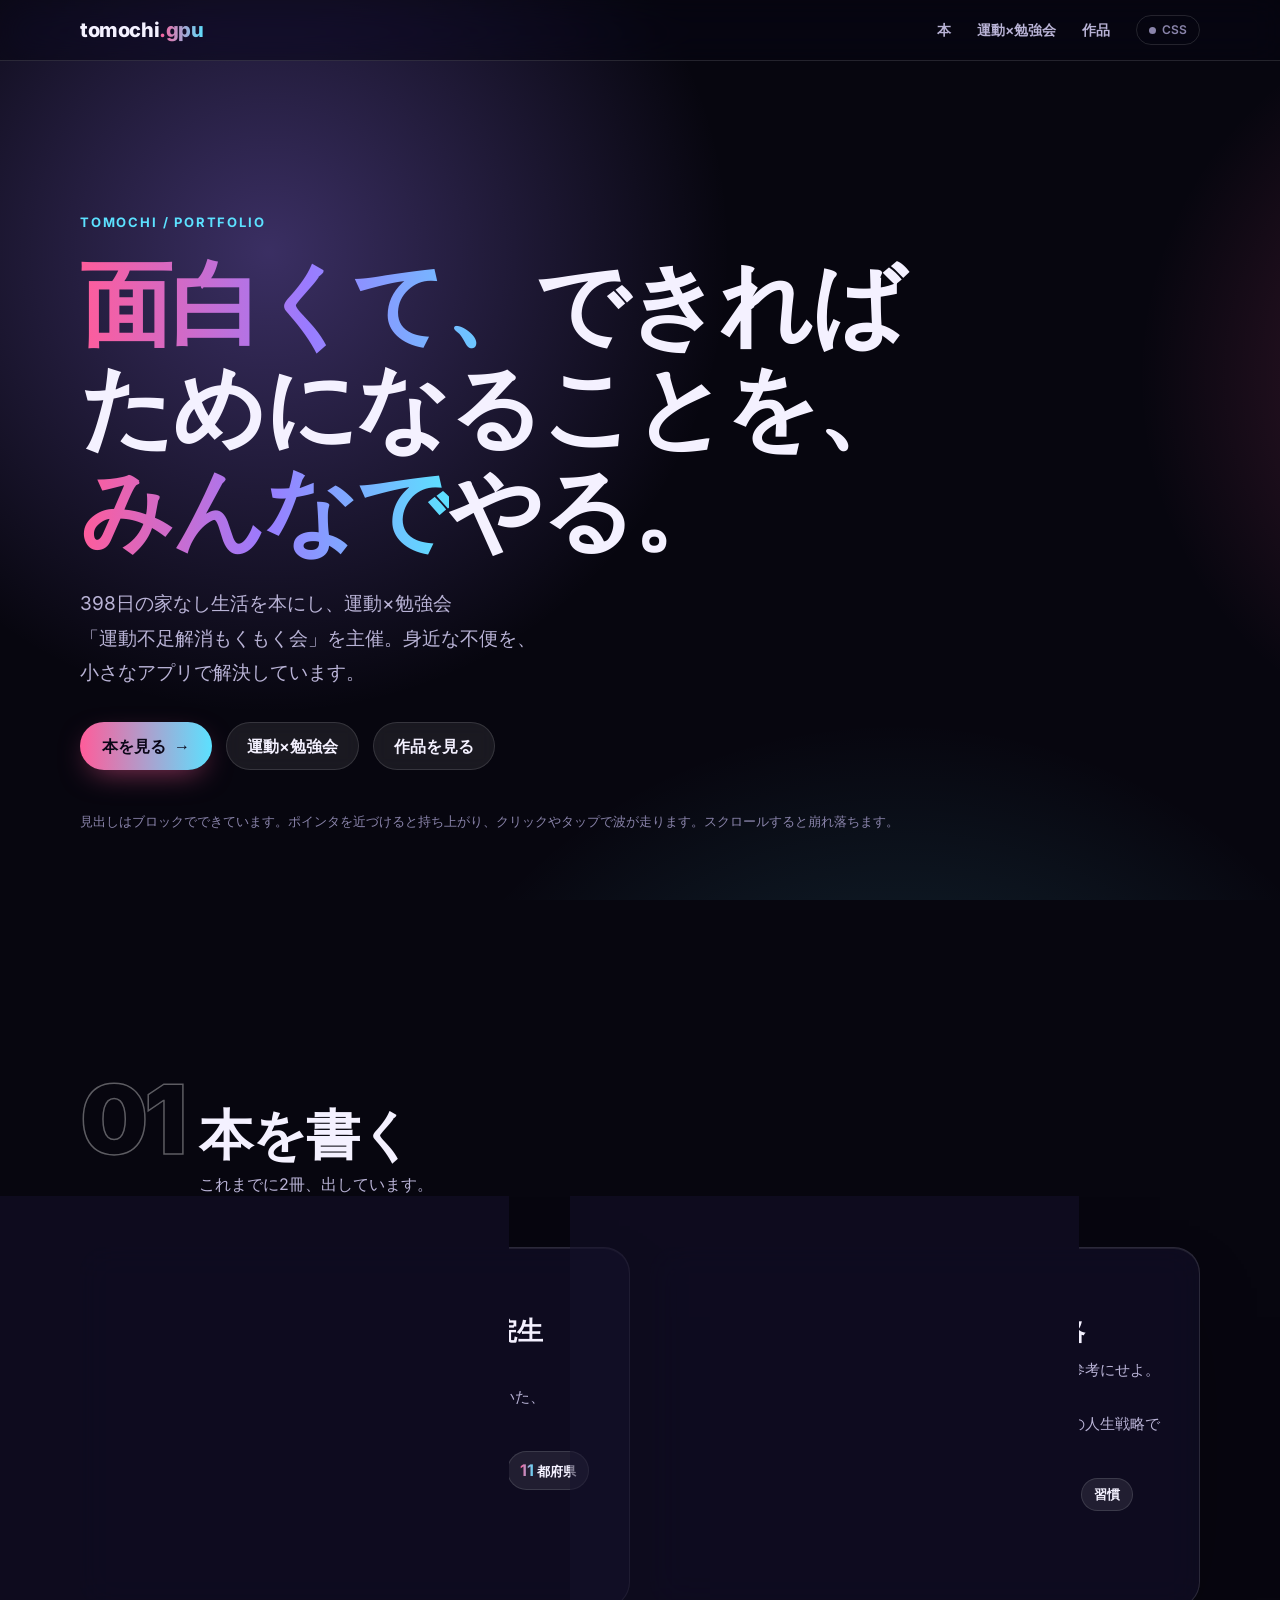
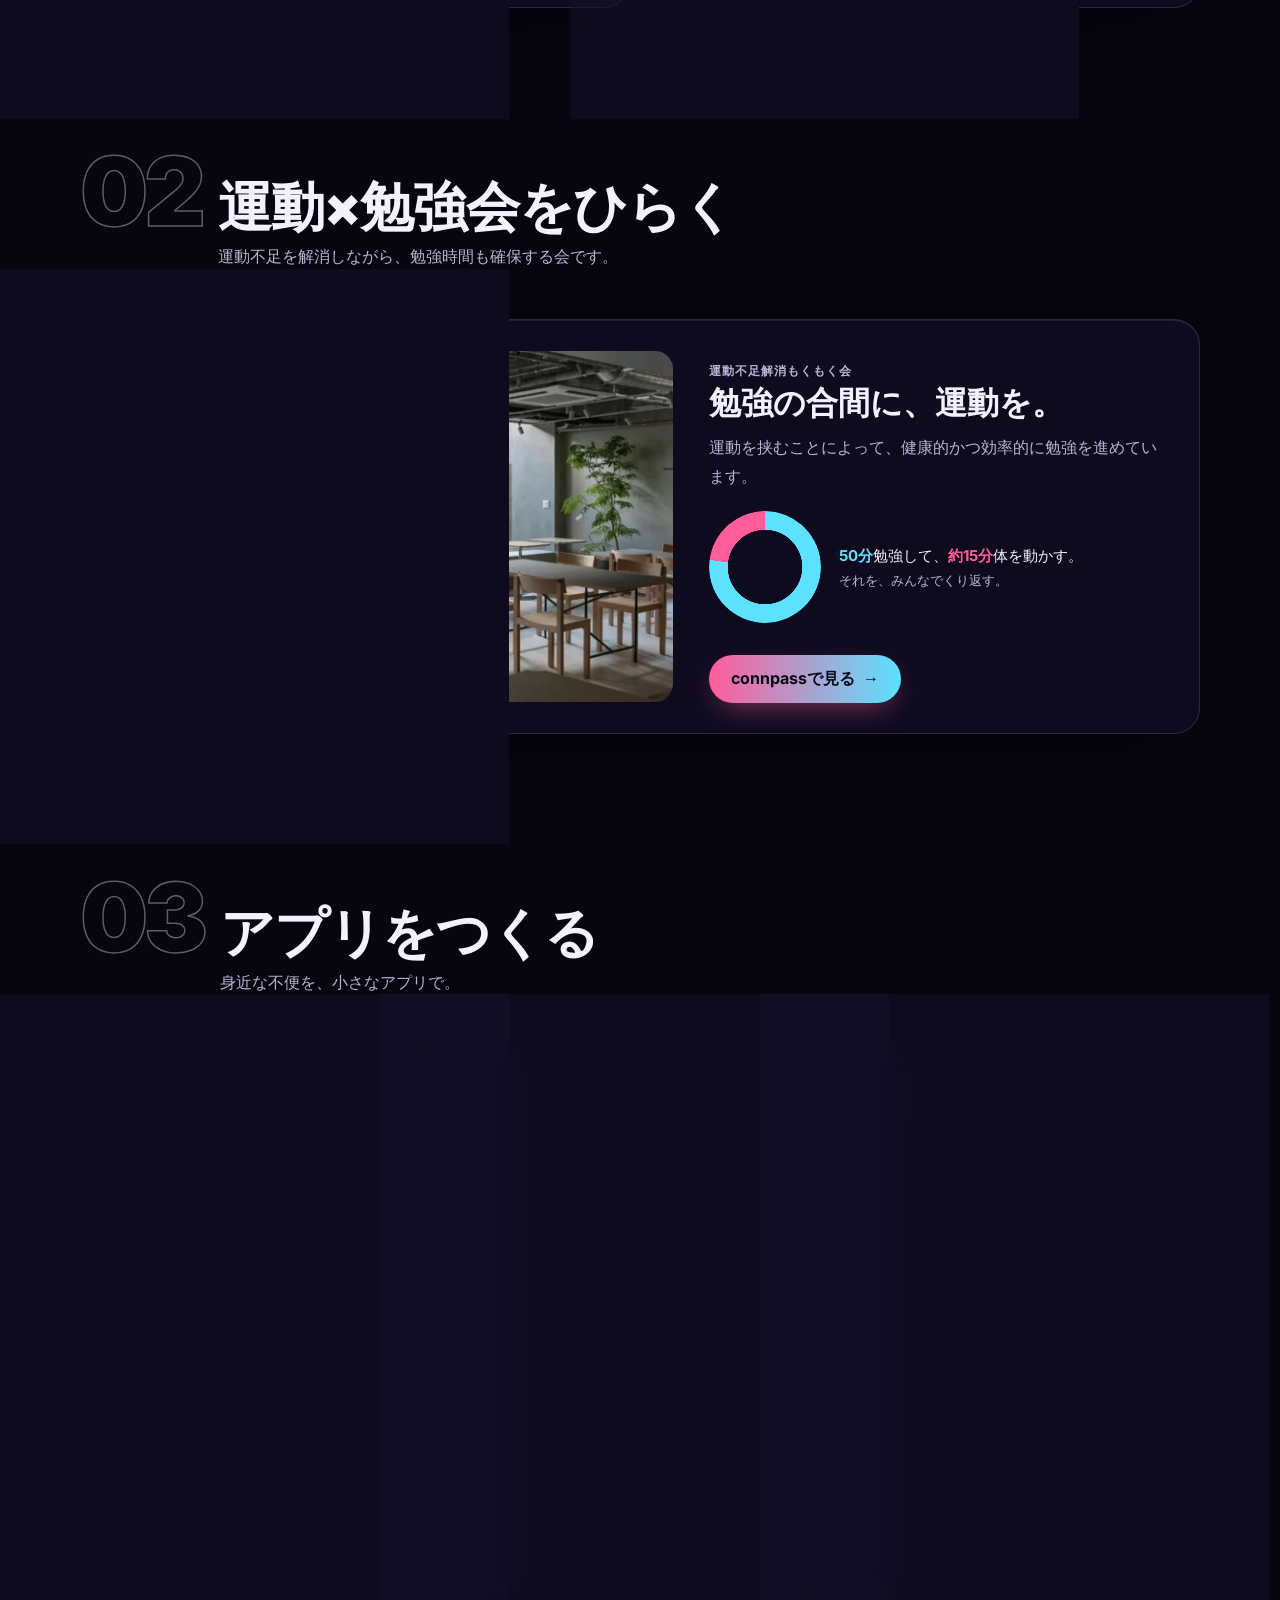
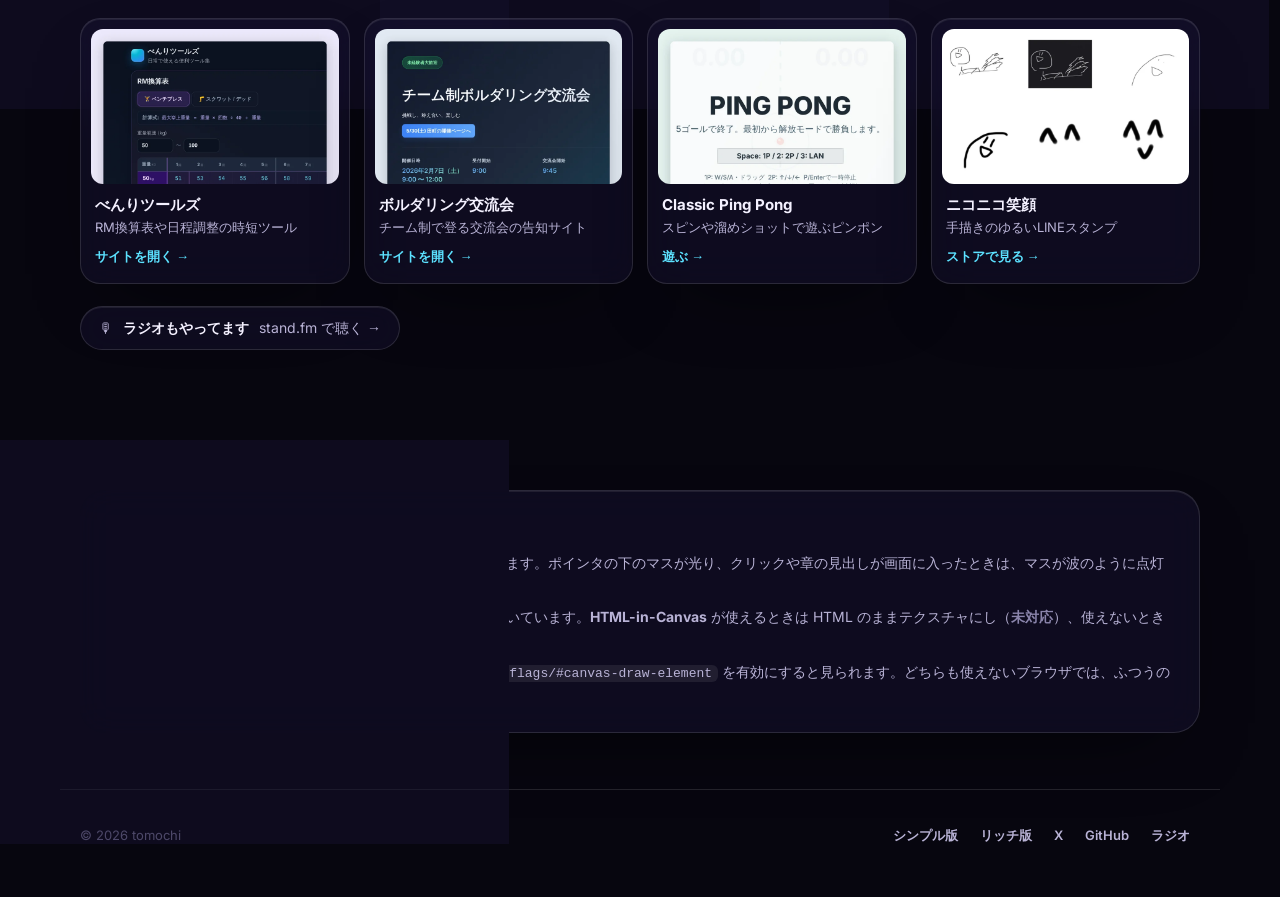
==== commit a8dff6d0: "Make the GPU page cleaner and more game-like Replace the organic nebula, the glass lens and the rain" ====
--- a/gpu/index.html
+++ b/gpu/index.html
@@ -205,7 +205,7 @@
         <a class="ghost" href="#community">運動×勉強会</a>
         <a class="ghost" href="#works">作品を見る</a>
       </div>
-      <p class="hint" data-hint>見出しはタイルの壁です。ポインタを近づけると浮き上がり、クリックやタップで波が広がります。スクロールすると砕け散ります。</p>
+      <p class="hint" data-hint>見出しはブロックでできています。ポインタを近づけると持ち上がり、クリックやタップで波が走ります。スクロールすると崩れ落ちます。</p>
     </section>
 
     <section class="wrap section" id="book" aria-labelledby="book-title">
@@ -286,8 +286,8 @@
       <div class="glass about-gpu">
         <h2 id="gpu-title">このページの描き方</h2>
         <ul>
-          <li>背景：<b>WebGPU</b> のシェーダーで、毎フレーム描いています。ポインタの位置には液体ガラスのレンズ、章が画面に入ると光の輪が広がります（<span class="st off" data-st-gpu>未対応</span>）。</li>
-          <li>見出し：テクスチャを数百枚のタイルに分け、3D の壁として描いています。<b>HTML-in-Canvas</b> が使えるときは HTML のままテクスチャにし（<span class="st off" data-st-hic>未対応</span>）、使えないときは文字の位置を1文字ずつ測って描き写しています。</li>
+          <li>背景：<b>WebGPU</b> のシェーダーで、マス目を毎フレーム描いています。ポインタの下のマスが光り、クリックや章の見出しが画面に入ったときは、マスが波のように点灯します（<span class="st off" data-st-gpu>未対応</span>）。</li>
+          <li>見出し：テクスチャを数百個のブロックに分け、3D に並べて描いています。<b>HTML-in-Canvas</b> が使えるときは HTML のままテクスチャにし（<span class="st off" data-st-hic>未対応</span>）、使えないときは文字の位置を1文字ずつ測って描き写しています。</li>
           <li>HTML-in-Canvas は実験中の機能です。Chrome で <code>chrome://flags/#canvas-draw-element</code> を有効にすると見られます。どちらも使えないブラウザでは、ふつうの HTML と CSS で表示します。</li>
         </ul>
       </div>
@@ -344,151 +344,116 @@
 @group(0) @binding(1) var smp: sampler;
 @group(0) @binding(2) var tex: texture_2d<f32>;
 
+const CELL = 48.;   // 背景のマス目（CSS px）
 fn hash(p: vec2f) -> f32 { return fract(sin(dot(p, vec2f(127.1, 311.7))) * 43758.5453); }
-fn noise(p: vec2f) -> f32 {
-  let i = floor(p); let f = fract(p); let w = f * f * (3. - 2. * f);
-  return mix(mix(hash(i), hash(i + vec2f(1., 0.)), w.x), mix(hash(i + vec2f(0., 1.)), hash(i + vec2f(1., 1.)), w.x), w.y);
+fn rotA(v: vec3f, k: vec3f, a: f32) -> vec3f { let c = cos(a); let s = sin(a); return v * c + cross(k, v) * s + k * dot(k, v) * (1. - c); }
+// 背景のマス目は、スクロールの 3 割だけ一緒に動く（クリックと章の位置も、この座標で持つ）
+fn grid(px: vec2f) -> vec2f { return px + vec2f(0., u.scroll * .3 * u.dpr); }
+// マス id から、中心 c のマスを起点に広がる四角い波（t0 に始まる）
+fn wave(id: vec2f, c: vec2f, t0: f32, speed: f32) -> f32 {
+  let age = u.time - t0;
+  if (age < 0. || age > 2.5) { return 0.; }
+  let dc = abs(id - floor(c / (CELL * u.dpr)));
+  let w = max(dc.x, dc.y) - age * speed;
+  return exp(-w * w * 1.2) * exp(-age * 1.3);
 }
-fn fbm(p0: vec2f) -> f32 {
-  var p = p0; var a = .5; var s = 0.;
-  let m = mat2x2f(1.6, 1.2, -1.2, 1.6);
-  for (var k = 0; k < 5; k++) { s += a * noise(p); p = m * p; a *= .5; }
-  return s;
-}
-fn rot(v: vec2f, a: f32) -> vec2f { let c = cos(a); let s = sin(a); return vec2f(c * v.x - s * v.y, s * v.x + c * v.y); }
-fn rotA(v: vec3f, k: vec3f, a: f32) -> vec3f { let c = cos(a); let s = sin(a); return v * c + cross(k, v) * s + k * dot(k, v) * (1. - c); }
-// 中心 c から広がる光の輪（t0 に始まり、3秒で消える）
-fn ring(px: vec2f, c: vec2f, t0: f32, speed: f32, w: f32) -> f32 {
-  let age = u.time - t0;
-  if (age < 0. || age > 3.) { return 0.; }
-  let d = (length(px - c) - age * speed * u.dpr) / (w * u.dpr);
-  // 細い芯と、まわりのぼんやりした光
-  return (exp(-d * d) + .3 * exp(-d * d * .05)) * exp(-age * 1.1);
-}
-
-// ---------- 背景：星雲のような流れ ----------
+
+// ---------- 背景：暗い地にマス目。ポインタの下のマスが光る ----------
 @vertex fn vs(@builtin(vertex_index) i: u32) -> @builtin(position) vec4f {
   var p = array<vec2f, 3>(vec2f(-1., -3.), vec2f(-1., 1.), vec2f(3., 1.));
   return vec4f(p[i], 0., 1.);
 }
-fn scene(px: vec2f) -> vec3f {
-  let uv = (px - .5 * u.res) / u.res.y;
-  let pv = (u.ptr - .5 * u.res) / u.res.y;
-  // ポインタのまわりを渦にする
-  let d = uv - pv; let r = length(d);
-  let sw = (1.1 + min(length(u.vel), 3000.) * .0004) * exp(-r * 3.2);
-  let w = pv + rot(d, sw);
-  let t = u.time * .05; let sc = u.scroll * .00035;
-  let q = vec2f(fbm(w * 1.5 + vec2f(0., t) + sc), fbm(w * 1.5 + vec2f(5.2, 1.3) - t));
-  let r2 = vec2f(fbm(w * 1.5 + 4. * q + vec2f(1.7, 9.2) + t * 1.3), fbm(w * 1.5 + 4. * q + vec2f(8.3, 2.8)));
-  let f = fbm(w * 1.5 + 4. * r2);
-  // ページの進み具合で色味を少しずつ変える（紫 → 青緑 → ピンク）
-  let hueA = mix(vec3f(.10, .05, .28), vec3f(.02, .16, .24), clamp(u.page * 1.5, 0., 1.));
-  var col = mix(vec3f(.02, .015, .05), hueA, clamp(f * f * 3.5, 0., 1.));
-  col = mix(col, vec3f(.0, .55, .78), clamp(length(q), 0., 1.) * .45);
-  col = mix(col, mix(vec3f(1., .3, .6), vec3f(.65, .45, 1.), u.page), clamp(r2.x * r2.x * 1.1, 0., 1.) * .5);
-  col *= .62 + .25 * f;
-  col += vec3f(.35, .25, .9) * exp(-r * r * 14.) * .22;
-  let vig = 1. - .55 * dot(uv * vec2f(.55, .8), uv * vec2f(.55, .8));
-  return col * vig;
-}
 @fragment fn fs(@builtin(position) pos: vec4f) -> @location(0) vec4f {
   let px = pos.xy;
-  // 章が入ったときの光の輪と、クリックの衝撃波。通り道を少し押し広げる
-  let pr = ring(px, u.pulse, u.pulseT, 650., 16.);
-  let cr = ring(px, u.click, u.clickT, 1100., 12.);
-  let p = px - (normalize(px - u.pulse + vec2f(.001)) * pr + normalize(px - u.click + vec2f(.001)) * cr) * 14. * u.dpr;
-  // ポインタを追う液体ガラスのレンズ：中を拡大して、色を少しずつずらす
-  let L = 130. * u.dpr; let dl = p - u.ptr; let rr = length(dl) / L;
-  var col: vec3f;
-  if (rr < 1. && u.lens > .01) {
-    let k = sqrt(1. - rr * rr) * u.lens;
-    col = vec3f(scene(u.ptr + dl * (1. - .48 * k)).r, scene(u.ptr + dl * (1. - .44 * k)).g, scene(u.ptr + dl * (1. - .40 * k)).b);
-    col *= 1. + .15 * u.lens;
-    col += vec3f(.55, .85, 1.) * smoothstep(.8, 1., rr) * .3 * u.lens;
-    let hl = dl / L - vec2f(-.32, -.42);
-    col += vec3f(exp(-dot(hl, hl) * 26.) * .3 * u.lens);
-  } else {
-    col = scene(p) * (1. - .28 * (1. - smoothstep(1., 1.3, rr)) * u.lens);
-  }
-  col += mix(vec3f(.36, .9, 1.), vec3f(1., .36, .6), .5 + .5 * sin(atan2(px.y - u.pulse.y, px.x - u.pulse.x) * 3. + u.time * 2.)) * pr * .9;
-  col += vec3f(.8, .9, 1.) * cr * .45;
-  col += (hash(px + fract(u.time) * 100.) - .5) * .025;
+  let uv = (px - .5 * u.res) / u.res.y;
+  // ページの進み具合で、差し色を紫 → 水色に変える
+  let accA = mix(vec3f(.60, .48, 1.), vec3f(.36, .88, 1.), clamp(u.page * 1.4, 0., 1.));
+  let accB = mix(vec3f(1., .36, .6), vec3f(.60, .48, 1.), u.page);
+  var col = vec3f(.027, .024, .06);
+  let a = uv - vec2f(-.65, -.45); let b = uv - vec2f(.75, .55);
+  col += accA * .09 * exp(-dot(a, a) * 2.2) + accB * .06 * exp(-dot(b, b) * 2.);
+
+  let cs = CELL * u.dpr;
+  let g = grid(px) / cs;
+  let id = floor(g); let f = fract(g);
+  let toLine = (.5 - abs(f - .5)) * cs;            // いちばん近い線までの距離（px）
+  let line = 1. - smoothstep(.5 * u.dpr, 1.3 * u.dpr, min(toLine.x, toLine.y));
+  let mark = line * (1. - step(5. * u.dpr, max(toLine.x, toLine.y)));   // 交点の「＋」
+  col += vec3f(.55, .6, 1.) * (line * .045 + mark * .16);
+
+  // ポインタの下のマスと、そのまわり
+  let dc = abs(id - floor(grid(u.ptr) / cs)); let cheb = max(dc.x, dc.y);
+  let inner = smoothstep(2. * u.dpr, 3. * u.dpr, min(toLine.x, toLine.y));   // マスの中（すき間を残す）
+  var fill = u.lens * .09 * exp(-cheb * 1.3) * step(cheb, 3.);
+  // カーソルのマスは、四隅にかぎ括弧
+  let q = abs(f - .5);
+  let edge = 1. - smoothstep(1.5 * u.dpr, 2.5 * u.dpr, min(toLine.x, toLine.y) - 2. * u.dpr);
+  let bracket = edge * step(.3, min(q.x, q.y)) * step(cheb, .5) * u.lens;
+
+  // クリックと、章が画面に入ったときの波
+  let cw = wave(id, u.click, u.clickT, 16.);
+  let pw = wave(id, u.pulse, u.pulseT, 11.);
+  col += (accA * (fill + cw * .3) + accB * pw * .32) * inner;
+  col += vec3f(.75, .95, 1.) * bracket * .8;
+  col *= 1. - .3 * dot(uv, uv);
   return vec4f(col, 1.);
 }
 
-// ---------- 見出し：テクスチャを gx × gy 枚のタイルに分けた 3D の壁 ----------
-struct TO { @builtin(position) pos: vec4f, @location(0) uv: vec2f, @location(1) lc: vec2f, @location(2) shade: f32, @location(3) spec: f32, @location(4) e: f32, @location(5) lift: f32 };
-// 壁の各点の浮き上がり（手前が +）。ゆるい波 ＋ ポインタのふくらみ ＋ クリックの衝撃波
-fn field(p: vec2f) -> f32 {
-  let q = p / u.dpr;
-  var z = (sin(q.x * .011 + u.time * 1.3) + sin(q.y * .018 + q.x * .004 - u.time * 1.05)) * 2.5;
-  let d = length(p - u.ptr) / u.dpr;
-  z += 70. * u.lens * exp(-d * d / 28900.);
+// ---------- 見出し：テクスチャを gx × gy 個のブロックに分けて 3D に置く ----------
+// 最初の gx × gy 個は影、そのあとがブロック本体
+struct TO { @builtin(position) pos: vec4f, @location(0) uv: vec2f, @location(1) lc: vec2f, @location(2) shade: f32, @location(3) lift: f32, @location(4) e: f32, @location(5) shadow: f32 };
+// ブロックの持ち上がり（手前が +）。ポインタの近く ＋ クリックの波
+fn liftAt(c: vec2f) -> f32 {
+  let d = length(c - u.ptr) / u.dpr;
+  var z = 44. * u.lens * exp(-d * d / 16900.);
   let age = u.time - u.clickT;
-  if (age > 0. && age < 3.) { let w = (length(p - u.click) / u.dpr - age * 1300.) / 60.; z += 55. * exp(-w * w) * exp(-age * 1.5); }
+  if (age > 0. && age < 2.) {
+    let w = (length(c - (u.click - vec2f(0., u.scroll * .3 * u.dpr))) / u.dpr - age * 900.) / 45.;
+    z += 36. * exp(-w * w) * exp(-age * 2.);
+  }
   return z * u.dpr;
 }
 @vertex fn tvs(@builtin(vertex_index) vi: u32, @builtin(instance_index) ii: u32) -> TO {
+  let nx = u32(u.gx); let n = nx * u32(u.gy);
+  let sh = select(0., 1., ii < n); let ti = ii % n;
   let g = vec2f(u.gx, u.gy);
-  let cell = vec2f(f32(ii % u32(u.gx)), f32(ii / u32(u.gx)));
+  let cell = vec2f(f32(ti % nx), f32(ti / nx));
   var cs = array<vec2f, 6>(vec2f(0., 0.), vec2f(1., 0.), vec2f(0., 1.), vec2f(0., 1.), vec2f(1., 0.), vec2f(1., 1.));
   let lc = cs[vi];
   let uv = (cell + lc) / g;
   let corner = u.hero.xy + uv * u.hero.zw;
   let center = u.hero.xy + (cell + .5) / g * u.hero.zw;
-  // 角ごとに高さを求めるので、静かなときはタイルどうしが継ぎ目なくつながる
-  let zc = field(corner);
-  let h = 4. * u.dpr;
-  var n = normalize(vec3f(-(field(corner + vec2f(h, 0.)) - zc) / h, -(field(corner + vec2f(0., h)) - zc) / h, 1.));
-  var p = vec3f(corner, zc);
-  // スクロールで、真ん中のタイルから順に回りながら砕け散る
+  let z = liftAt(center);
+  // スクロールで、下の段・左の列から順にくるっと返って落ちる
   let h1 = hash(cell); let h2 = hash(cell + vec2f(3.1, 7.7)); let h3 = hash(cell + vec2f(9.2, 1.3));
-  let rel = (center - (u.hero.xy + .5 * u.hero.zw)) / u.hero.zw;
-  let e = clamp(u.melt * 2.2 - length(rel * vec2f(1., .6)) * .9 - h1 * .5, 0., 1.);
-  if (e > 0.) {
-    let zm = field(center);
-    let ax = normalize(vec3f(h2 - .5, h3 - .5, h1 - .5 + .001));
-    let ang = e * (2.5 + 6. * h1) * select(-1., 1., h2 > .5);
-    n = rotA(n, ax, ang);
-    let dir = normalize(rel + (vec2f(h2, h3) - .5) * .9 + vec2f(.0001));
-    p = vec3f(center, zm) + rotA(vec3f(corner - center, zc - zm), ax, ang)
-      + vec3f(dir * (240. + 520. * h2) * e + vec2f(0., e * e * 420.), (h3 * 1.6 - .4) * 650. * e) * u.dpr;
-  }
+  let e = clamp(u.melt * 2.5 - (1. - cell.y / g.y) * .6 - cell.x / g.x * .5 - h1 * .2, 0., 1.);
+  let ax = normalize(vec3f(1., (h3 - .5) * .6, 0.));
+  let ang = e * e * 3.1416 * (1. + h2) * select(-1., 1., h3 > .5);
+  let n3 = rotA(vec3f(0., 0., 1.), ax, ang);
+  var p = vec3f(center, z) + rotA(vec3f(corner - center, 0.), ax, ang)
+        + vec3f((h2 - .5) * 260. * e, e * e * 1100. - e * 80., h3 * 220. * e) * u.dpr;
+  if (sh > 0.) { p = vec3f(corner + vec2f(.35, .55) * z, 0.); }   // 影は持ち上がった分だけ右下にずれる
   // 遠近：画面の中心から見た透視
-  let f = u.res.y * 1.4; let c0 = .5 * u.res;
-  let sp = c0 + (p.xy - c0) * (f / max(f - p.z, f * .3));
-  let Ld = normalize(vec3f(-.35, -.55, 1.)); let hv = normalize(Ld + vec3f(0., 0., 1.));
+  let fz = u.res.y * 1.4; let c0 = .5 * u.res;
+  let sp = c0 + (p.xy - c0) * (fz / max(fz - p.z, fz * .3));
   var o: TO;
   o.pos = vec4f(sp.x / u.res.x * 2. - 1., 1. - sp.y / u.res.y * 2., .5, 1.);
-  o.uv = uv; o.lc = lc; o.e = e;
-  // 裏返ったタイルも暗くなりすぎないよう、両面から光を当てる
-  o.shade = max(abs(dot(n, Ld)) / Ld.z, .45);
-  o.spec = max(pow(abs(dot(n, hv)), 60.) - pow(hv.z, 60.), 0.) * 1.6;
-  o.lift = clamp((zc / u.dpr - 6.) / 50., 0., 1.);
+  o.uv = uv; o.lc = lc; o.e = e; o.shadow = sh;
+  o.lift = clamp(z / (30. * u.dpr), 0., 1.);
+  // 表はそのまま、裏返った面は暗く
+  o.shade = select(.5, 1. + .12 * o.lift, n3.z > 0.) * (.8 + .2 * abs(n3.z));
   return o;
 }
 @fragment fn tfs(i: TO) -> @location(0) vec4f {
-  // 動きが速いほど、RGB を横にずらす
-  let ca = .0012 + min(length(u.vel), 2500.) * .0000035 + i.e * .005;
-  let tr = textureSample(tex, smp, i.uv + vec2f(ca, 0.));
-  let tg = textureSample(tex, smp, i.uv);
-  let tb = textureSample(tex, smp, i.uv - vec2f(ca, 0.));
-  let a = max(tg.a, max(tr.a, tb.a));
-  var rgb = vec3f(tr.r * tr.a, tg.g * tg.a, tb.b * tb.a);
-  // 文字のまわりの光
-  let o = vec2f(7. * u.dpr) / u.hero.zw;
-  var halo = 0.;
-  for (var k = 0; k < 6; k++) { let an = f32(k) * 1.0472; halo += textureSample(tex, smp, i.uv + vec2f(cos(an), sin(an)) * o).a; }
-  halo = halo / 6. * (1. - a);
-  // 浮き上がったり砕けたりしたタイルは、ガラスの板として見せる
-  let tint = mix(vec3f(1., .36, .62), vec3f(.36, .88, 1.), i.uv.x);
+  let t = textureSample(tex, smp, i.uv);
+  if (i.shadow > .5) { return vec4f(0., 0., 0., t.a * .55 * i.lift * (1. - i.e)); }
+  // 持ち上がったブロックは、輪郭と薄い面を見せる
   let ed = min(min(i.lc.x, 1. - i.lc.x), min(i.lc.y, 1. - i.lc.y));
-  let edge = 1. - smoothstep(0., .1, ed);
-  let gl = (1. - a) * min(clamp(i.e * 3., 0., 1.) * .05 + i.lift * .08 + edge * min(i.e * 2. + i.lift, 1.) * .22, .4);
-  rgb = rgb * i.shade + tint * (halo * .3 + gl) + vec3f(i.spec) * (a + gl);
-  let fade = 1. - smoothstep(.45, .9, i.e);
-  return vec4f(rgb, clamp(a + halo * .15 + gl, 0., 1.)) * fade;
+  let rim = (1. - smoothstep(.04, .09, ed)) * i.lift * (1. - i.e);
+  let back = (1. - t.a) * (rim * .28 + i.lift * .05);
+  let rgb = t.rgb * t.a * i.shade + vec3f(.36, .88, 1.) * back;
+  let fade = 1. - smoothstep(.75, 1., i.e);
+  return vec4f(rgb, t.a + back) * fade;
 }`;
 
       var device, ctx, bgPipe, tilePipe, ubuf, bind, layout, sampler, heroTex, hero = null, hicOK = false;
@@ -647,7 +612,7 @@
         addEventListener('pointerdown', function (e) {
           ptr = [e.clientX, e.clientY];
           if (e.pointerType !== 'mouse') { sp = ptr.slice(); lensTo = reduce ? 0 : 1; }
-          if (!reduce) { click = [e.clientX * dpr, e.clientY * dpr]; clickT = t; }
+          if (!reduce) { click = [e.clientX * dpr, (e.clientY + scrollY * .3) * dpr]; clickT = t; }
         }, { passive: true });
         function lift(e) { if (e.pointerType !== 'mouse') lensTo = 0; }
         addEventListener('pointerup', lift); addEventListener('pointercancel', lift);
@@ -658,7 +623,7 @@
             es.forEach(function (e) {
               if (!e.isIntersecting) return;
               var r = e.target.querySelector('.sec-no').getBoundingClientRect();
-              pulse = [(r.left + r.width / 2) * dpr, (r.top + r.height / 2) * dpr]; pulseT = t;
+              pulse = [(r.left + r.width / 2) * dpr, (r.top + r.height / 2 + scrollY * .3) * dpr]; pulseT = t;
             });
           }, { threshold: .6 });
           document.querySelectorAll('.sec-head').forEach(function (el) { pio.observe(el); });
@@ -687,7 +652,7 @@
           var pass = enc.beginRenderPass({ colorAttachments: [{ view: ctx.getCurrentTexture().createView(), loadOp: 'clear', storeOp: 'store', clearValue: { r: 0, g: 0, b: 0, a: 1 } }] });
           pass.setBindGroup(0, bind);
           pass.setPipeline(bgPipe); pass.draw(3);
-          if (on) { pass.setPipeline(tilePipe); pass.draw(6, hero.gx * hero.gy); }
+          if (on) { pass.setPipeline(tilePipe); pass.draw(6, hero.gx * hero.gy * 2); }
           pass.end();
           device.queue.submit([enc.finish()]);
           if (!reduce || hero && (hero.dirty || !hero.ready)) requestAnimationFrame(frame);
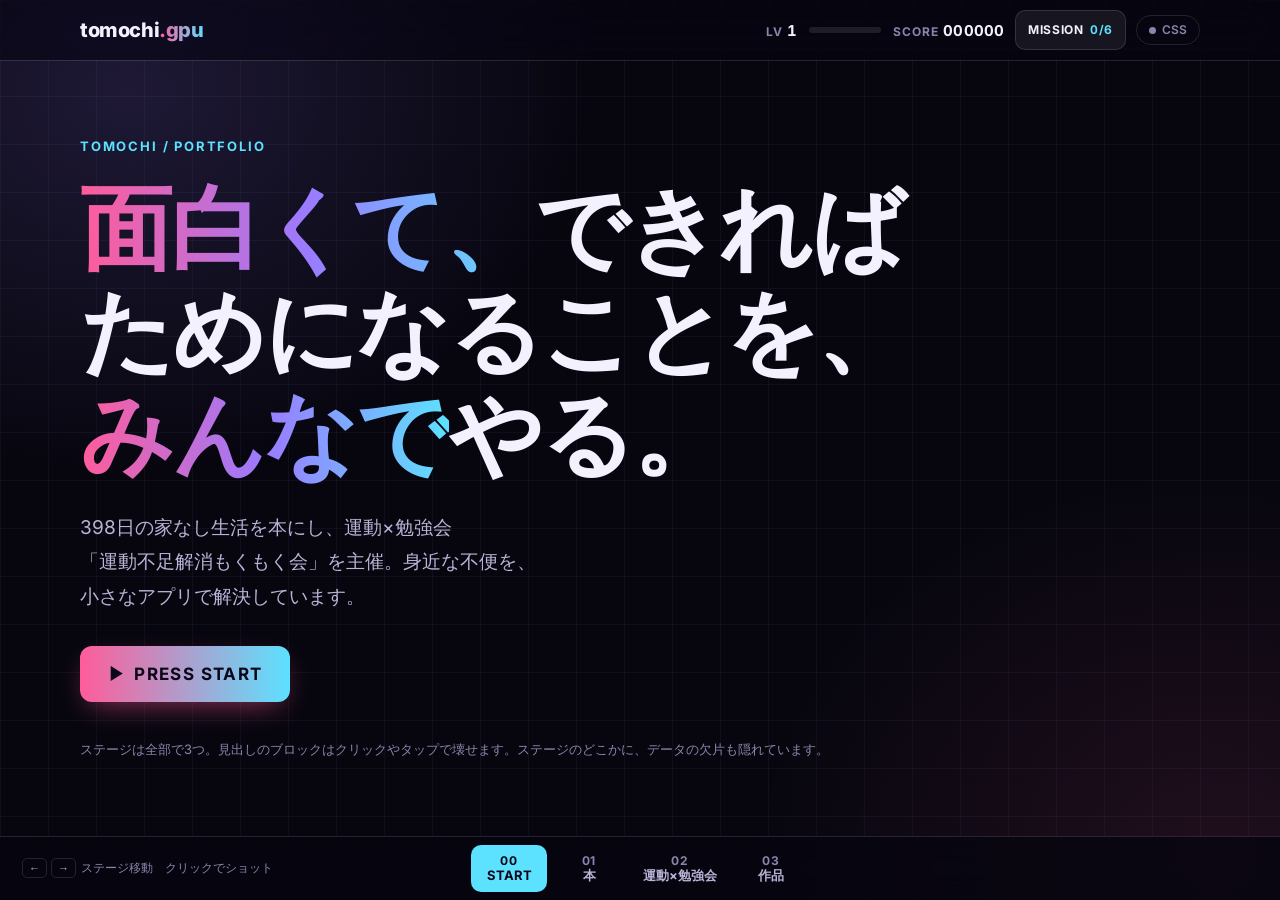
==== commit e2770975: "Turn the GPU page into a game screen with stages, score and missions Instead of one long scroll, the" ====
--- a/gpu/index.html
+++ b/gpu/index.html
@@ -4,14 +4,14 @@
   <meta charset="utf-8">
   <meta name="viewport" content="width=device-width, initial-scale=1, viewport-fit=cover">
   <title>tomochi — GPU</title>
-  <meta name="description" content="tomochi のポートフォリオ（GPU版）。WebGPU と HTML-in-Canvas で描いています。本の執筆、運動×勉強会の主催、身近な不便を解決するアプリづくり。">
+  <meta name="description" content="tomochi のポートフォリオ（GPU版）。ステージを選んで進む、ゲーム画面のようなポートフォリオ。本の執筆、運動×勉強会の主催、身近な不便を解決するアプリづくり。">
   <link rel="canonical" href="https://tomochi3.github.io/tomo/gpu/">
   <meta property="og:type" content="website">
   <meta property="og:site_name" content="tomochi">
   <meta property="og:locale" content="ja_JP">
   <meta property="og:url" content="https://tomochi3.github.io/tomo/gpu/">
   <meta property="og:title" content="tomochi — GPU">
-  <meta property="og:description" content="面白くて、できればためになることを、みんなでやる。WebGPU と HTML-in-Canvas で描いたポートフォリオ。">
+  <meta property="og:description" content="面白くて、できればためになることを、みんなでやる。ステージを選んで進む、ゲーム画面のようなポートフォリオ。">
   <meta property="og:image" content="https://tomochi3.github.io/tomo/img/og.jpg">
   <meta property="og:image:width" content="1200">
   <meta property="og:image:height" content="630">
@@ -21,7 +21,7 @@
   <link rel="apple-touch-icon" href="../apple-touch-icon.png?v=2">
   <meta name="theme-color" content="#07060f">
   <link rel="preload" href="../fonts/inter-latin-var.woff2" as="font" type="font/woff2" crossorigin>
-  <script>document.documentElement.classList.add('js');</script>
+  <script>document.documentElement.classList.add('js', 'game');</script>
   <style>
     @font-face { font-family: "Inter"; font-style: normal; font-weight: 100 900; font-display: swap; src: url("../fonts/inter-latin-var.woff2") format("woff2"); unicode-range: U+0000-00FF, U+2000-206F, U+2190-21FF; }
 
@@ -30,8 +30,8 @@
       --ink: #f4f1ff;
       --soft: #b9b3d6;
       --dim: #8a84ab;
-      --glass: rgba(22, 18, 44, .52);
-      --glass-hi: rgba(255, 255, 255, .08);
+      --glass: rgba(16, 14, 34, .72);
+      --glass-hi: rgba(255, 255, 255, .07);
       --line: rgba(255, 255, 255, .12);
       --pink: #ff5c9a;
       --cyan: #5ce1ff;
@@ -39,6 +39,8 @@
       --lime: #c8ff5c;
       --font: "Inter", -apple-system, BlinkMacSystemFont, "Hiragino Sans", "Hiragino Kaku Gothic ProN", "Noto Sans JP", "Noto Sans CJK JP", "Yu Gothic UI", Meiryo, sans-serif;
       --ease: cubic-bezier(.2, .8, .2, 1);
+      --top: 60px;
+      --bot: 64px;
       color-scheme: dark;
     }
     *, *::before, *::after { box-sizing: border-box; }
@@ -47,67 +49,74 @@
     h1, h2, h3, p, ul, figure { margin: 0; }
     ul { padding: 0; list-style: none; }
     a { color: inherit; text-decoration: none; }
+    button { font: inherit; color: inherit; }
     img { display: block; max-width: 100%; height: auto; }
     :focus-visible { outline: 2px solid var(--cyan); outline-offset: 3px; border-radius: 8px; }
-    main:focus { outline: none; }
+    main:focus, .pane:focus { outline: none; }
     .phrase { display: inline-block; }
     .wrap { max-width: 1160px; margin: 0 auto; padding: 0 20px; }
     .skip { position: absolute; left: 12px; top: -60px; z-index: 100; display: inline-flex; align-items: center; min-height: 44px; padding: 0 16px; border-radius: 10px; background: var(--ink); color: var(--bg); font-size: 14px; }
     .skip:focus { top: 8px; }
-
-    /* ---------- 背景：WebGPU のキャンバス。使えないときは CSS のグラデーション ---------- */
+    .num { font-variant-numeric: tabular-nums; }
+
+    /* ---------- 背景：WebGPU のキャンバス。使えないときは CSS のマス目 ---------- */
     .stage { position: fixed; inset: 0; z-index: -1; width: 100%; height: 100%; display: block; pointer-events: none; }
     .fallback-bg { position: fixed; inset: 0; z-index: -2; background:
-      radial-gradient(60vmax 60vmax at 15% 20%, rgba(154, 123, 255, .35), transparent 60%),
-      radial-gradient(50vmax 50vmax at 85% 30%, rgba(255, 92, 154, .25), transparent 60%),
-      radial-gradient(70vmax 70vmax at 50% 100%, rgba(92, 225, 255, .22), transparent 60%), var(--bg); }
-    @media (prefers-reduced-motion: no-preference) { .fallback-bg { animation: drift 24s ease-in-out infinite alternate; background-size: 140% 140%; } }
-    @keyframes drift { to { background-position: 30% 20%, 70% 60%, 40% 0, 0 0; } }
+      linear-gradient(rgba(140, 150, 255, .06) 1px, transparent 1px) 0 0 / 48px 48px,
+      linear-gradient(90deg, rgba(140, 150, 255, .06) 1px, transparent 1px) 0 0 / 48px 48px,
+      radial-gradient(60vmax 50vmax at 10% 10%, rgba(154, 123, 255, .16), transparent 60%),
+      radial-gradient(60vmax 50vmax at 95% 95%, rgba(255, 92, 154, .1), transparent 60%), var(--bg); }
     .gpu-on .fallback-bg { display: none; }
 
-    /* ---------- top bar ---------- */
-    .bar { position: sticky; top: 0; z-index: 50; background: rgba(7, 6, 15, .55); backdrop-filter: blur(16px) saturate(160%); -webkit-backdrop-filter: blur(16px) saturate(160%); border-bottom: 1px solid var(--line); }
-    .bar__in { display: flex; align-items: center; gap: 6px; height: 60px; }
+    /* ---------- HUD（上） ---------- */
+    .hud { position: sticky; top: 0; z-index: 50; border-bottom: 1px solid var(--line); }
+    /* ぼかしは疑似要素にかける（下のステージ選択を fixed で置けるように） */
+    .hud::before { content: ""; position: absolute; inset: 0; z-index: -1; background: rgba(7, 6, 15, .62); backdrop-filter: blur(16px) saturate(160%); -webkit-backdrop-filter: blur(16px) saturate(160%); }
+    .hud__in { display: flex; align-items: center; gap: 10px; height: var(--top); }
     .logo { display: inline-flex; align-items: center; min-height: 44px; font-weight: 800; font-size: 20px; letter-spacing: -.02em; }
     .logo span { background: linear-gradient(90deg, var(--pink), var(--cyan)); -webkit-background-clip: text; background-clip: text; color: transparent; }
-    .nav { display: flex; gap: 2px; margin-left: auto; }
-    .nav a { display: inline-flex; align-items: center; min-height: 44px; padding: 0 12px; border-radius: 999px; font-size: 14px; font-weight: 600; color: var(--soft); transition: color .2s, background-color .2s; }
-    .nav a:hover { color: var(--ink); background: var(--glass-hi); }
-    .chip { display: inline-flex; align-items: center; gap: 6px; min-height: 30px; margin-left: 8px; padding: 0 12px; border: 1px solid var(--line); border-radius: 999px; font: 600 12px/1 var(--font); color: var(--dim); white-space: nowrap; }
+    .stages { display: flex; gap: 4px; margin-left: auto; }
+    .stages a { display: inline-flex; align-items: center; gap: 8px; min-height: 44px; padding: 0 12px; border-radius: 10px; font-size: 14px; font-weight: 700; color: var(--soft); transition: color .2s, background-color .2s; }
+    .stages a b { font-size: 12px; letter-spacing: .06em; color: var(--dim); }
+    .stages a:hover { color: var(--ink); background: var(--glass-hi); }
+    .stages [data-go="0"] { display: none; }
+    .meter, .missions-btn, .clear-badge, .keys { display: none; }
+    .chip { display: inline-flex; align-items: center; gap: 6px; min-height: 30px; padding: 0 12px; border: 1px solid var(--line); border-radius: 999px; font: 600 12px/1 var(--font); color: var(--dim); white-space: nowrap; }
     .chip i { width: 7px; height: 7px; border-radius: 50%; background: var(--dim); }
     .chip.is-on { color: var(--ink); }
     .chip.is-on i { background: var(--lime); box-shadow: 0 0 10px var(--lime); }
-    @media (max-width: 719px) { .nav { display: none; } .chip { margin-left: auto; } }
-
-    /* ---------- hero ---------- */
+    @media (max-width: 719px) { .stages { display: none; } .chip { margin-left: auto; } }
+
+    /* ---------- 中身 ---------- */
     .hero { padding-top: clamp(64px, 12vw, 150px); padding-bottom: clamp(56px, 8vw, 110px); }
     .eyebrow { font-size: 13px; font-weight: 700; letter-spacing: .14em; text-transform: uppercase; color: var(--cyan); }
     .hero__stage { position: relative; margin-top: 18px; }
     .hero__title { font-size: clamp(36px, 7.2vw, 92px); font-weight: 900; line-height: 1.12; letter-spacing: -.02em; }
     .hero__title .ln { display: block; }
     .hero__title .grad { background: linear-gradient(90deg, var(--pink), var(--violet) 50%, var(--cyan)); -webkit-background-clip: text; background-clip: text; color: transparent; }
-    /* HTML-in-Canvas：見出しは WebGPU のキャンバスの子にして、テクスチャとして揺らして描く。元の場所には同じ高さの空きを残す */
+    /* HTML-in-Canvas：見出しは WebGPU のキャンバスの子にしてテクスチャに写す。元の場所には同じ高さの空きを残す */
     .stage > .hero__title { position: absolute; left: 0; top: 0; color: #fff; }
     .hero__ph { display: block; }
-    /* HTML-in-Canvas が無いときは、見出しを WebGPU のタイルとして描き、DOM の見出しは透明にして残す */
+    /* HTML-in-Canvas が無いときは、見出しを WebGPU のブロックとして描き、DOM の見出しは透明にして残す */
     .gpu-text .hero__title { opacity: 0; }
     .hero__lead { margin-top: 26px; max-width: 36em; font-size: clamp(16px, 1.8vw, 19px); color: var(--soft); }
     .actions { display: flex; flex-wrap: wrap; align-items: center; gap: 12px 14px; margin-top: 32px; }
-    .btn { display: inline-flex; align-items: center; gap: 8px; min-height: 48px; padding: 0 22px; border-radius: 999px; font-weight: 700; color: #0b0718; background: linear-gradient(90deg, var(--pink), var(--cyan)); box-shadow: 0 10px 30px -10px rgba(255, 92, 154, .6); transition: transform .2s var(--ease), box-shadow .2s; }
+    .btn { display: inline-flex; align-items: center; gap: 8px; min-height: 48px; padding: 0 22px; border-radius: 12px; font-weight: 700; color: #0b0718; background: linear-gradient(90deg, var(--pink), var(--cyan)); box-shadow: 0 10px 30px -10px rgba(255, 92, 154, .6); transition: transform .2s var(--ease), box-shadow .2s; }
     .btn:hover { transform: translateY(-2px); box-shadow: 0 16px 40px -12px rgba(92, 225, 255, .7); }
     .btn::after { content: "→"; }
-    .ghost { display: inline-flex; align-items: center; min-height: 48px; padding: 0 20px; border: 1px solid var(--line); border-radius: 999px; font-weight: 600; color: var(--ink); background: var(--glass-hi); backdrop-filter: blur(8px); -webkit-backdrop-filter: blur(8px); transition: border-color .2s; }
-    .ghost:hover { border-color: var(--cyan); }
-    .hint { margin-top: 40px; font-size: 13px; color: var(--dim); }
-
-    /* ---------- sections ---------- */
+    .start { min-height: 56px; padding: 0 28px; font-size: 17px; letter-spacing: .08em; }
+    .start::after { content: none; }
+    .start i { font-style: normal; }
+    .hint { margin-top: 36px; font-size: 13px; color: var(--dim); }
+
     .section { padding-top: clamp(80px, 11vw, 140px); }
     .sec-head { display: flex; align-items: baseline; gap: 16px; margin-bottom: clamp(28px, 4vw, 48px); }
     .sec-no { font-size: clamp(48px, 8vw, 96px); font-weight: 900; line-height: .9; letter-spacing: -.04em; color: transparent; -webkit-text-stroke: 1.5px rgba(255, 255, 255, .35); }
+    .sec-no small { display: block; margin-bottom: 6px; font-size: 12px; letter-spacing: .2em; -webkit-text-stroke: 0; color: var(--cyan); }
     .sec-title { font-size: clamp(28px, 4.6vw, 54px); font-weight: 900; letter-spacing: -.02em; line-height: 1.15; }
     .sec-sub { margin-top: 4px; color: var(--soft); }
 
-    .glass { position: relative; border-radius: 26px; background: var(--glass); border: 1px solid var(--line); backdrop-filter: blur(18px) saturate(140%); -webkit-backdrop-filter: blur(18px) saturate(140%); box-shadow: 0 30px 80px -40px rgba(0, 0, 0, .8), inset 0 1px 0 rgba(255, 255, 255, .08); transform: perspective(1200px) rotateX(var(--rx, 0deg)) rotateY(var(--ry, 0deg)); transition: transform .4s var(--ease); }
+    .glass { position: relative; border-radius: 18px; background: var(--glass); border: 1px solid var(--line); backdrop-filter: blur(14px) saturate(140%); -webkit-backdrop-filter: blur(14px) saturate(140%); box-shadow: 0 30px 80px -40px rgba(0, 0, 0, .8), inset 0 1px 0 rgba(255, 255, 255, .08); transform: perspective(1200px) rotateX(var(--rx, 0deg)) rotateY(var(--ry, 0deg)); transition: transform .4s var(--ease); }
     /* マウスの位置に光る縁 */
     .glass::before { content: ""; position: absolute; inset: -1px; border-radius: inherit; padding: 1px; background: radial-gradient(240px circle at var(--mx, 50%) var(--my, 0%), rgba(92, 225, 255, .8), rgba(255, 92, 154, .4) 40%, transparent 70%); -webkit-mask: linear-gradient(#000 0 0) content-box, linear-gradient(#000 0 0); -webkit-mask-composite: xor; mask-composite: exclude; opacity: 0; transition: opacity .3s; pointer-events: none; }
     .glass:hover::before { opacity: 1; }
@@ -125,7 +134,7 @@
 
     .meet { display: grid; gap: clamp(18px, 3vw, 36px); padding: clamp(18px, 3vw, 30px); }
     @media (min-width: 860px) { .meet { grid-template-columns: 1.1fr .9fr; align-items: center; } }
-    .meet img { width: 100%; aspect-ratio: 16 / 10; object-fit: cover; border-radius: 18px; }
+    .meet img { width: 100%; aspect-ratio: 16 / 10; object-fit: cover; border-radius: 12px; }
     .meet h3 { font-size: clamp(22px, 3vw, 32px); font-weight: 800; line-height: 1.3; }
     .meet p { margin-top: 10px; color: var(--soft); }
     .ring { display: flex; align-items: center; gap: 18px; margin-top: 20px; }
@@ -137,7 +146,7 @@
     .apps { display: grid; gap: 20px; }
     @media (min-width: 860px) { .apps { grid-template-columns: repeat(3, 1fr); } }
     .app { display: flex; flex-direction: column; padding: 20px 20px 22px; }
-    .app__shot { display: grid; place-items: center; height: 280px; margin: -4px -4px 16px; border-radius: 18px; background: radial-gradient(circle at 50% 30%, rgba(154, 123, 255, .35), transparent 70%); overflow: hidden; }
+    .app__shot { display: grid; place-items: center; height: 280px; margin: -4px -4px 16px; border-radius: 12px; background: radial-gradient(circle at 50% 30%, rgba(154, 123, 255, .3), transparent 70%); overflow: hidden; }
     .app__shot img { width: auto; max-height: 260px; border-radius: 22px; box-shadow: 0 20px 40px -16px rgba(0, 0, 0, .9); }
     .app__shot--icon img { max-height: 150px; border-radius: 26%; }
     .kind { font-size: 12px; font-weight: 700; letter-spacing: .08em; color: var(--cyan); }
@@ -147,15 +156,19 @@
 
     .minis { display: grid; grid-template-columns: repeat(2, minmax(0, 1fr)); gap: 14px; margin-top: 20px; }
     @media (min-width: 860px) { .minis { grid-template-columns: repeat(4, minmax(0, 1fr)); } }
-    .mini { display: flex; flex-direction: column; height: 100%; padding: 10px 10px 14px; border-radius: 20px; }
-    .mini img { width: 100%; aspect-ratio: 16 / 10; object-fit: cover; border-radius: 12px; }
+    .mini { display: flex; flex-direction: column; height: 100%; padding: 10px 10px 14px; border-radius: 14px; }
+    .mini img { width: 100%; aspect-ratio: 16 / 10; object-fit: cover; border-radius: 8px; }
     .mini b { margin-top: 10px; padding: 0 4px; font-size: 15px; line-height: 1.4; }
     .mini span { padding: 2px 4px 0; flex: 1; font-size: 13px; line-height: 1.55; color: var(--soft); }
     .mini em { padding: 8px 4px 0; font-style: normal; font-size: 13px; font-weight: 700; color: var(--cyan); }
     .radio { display: inline-flex; align-items: center; gap: 10px; min-height: 44px; margin-top: 22px; padding: 0 18px; border-radius: 999px; font-size: 14px; color: var(--soft); }
     .radio b { color: var(--ink); }
 
-    .about-gpu { margin-top: clamp(80px, 11vw, 140px); padding: 22px 24px; font-size: 14px; color: var(--soft); }
+    .next { display: flex; justify-content: flex-end; margin-top: 40px; }
+    .next a { display: inline-flex; align-items: center; gap: 10px; min-height: 48px; padding: 0 20px; border: 1px solid rgba(92, 225, 255, .5); border-radius: 12px; font-size: 14px; font-weight: 800; letter-spacing: .06em; color: var(--cyan); background: rgba(92, 225, 255, .06); transition: background-color .2s; }
+    .next a:hover { background: rgba(92, 225, 255, .16); }
+
+    .about-gpu { margin-top: clamp(56px, 8vw, 96px); padding: 22px 24px; font-size: 14px; color: var(--soft); }
     .about-gpu h2 { font-size: 16px; color: var(--ink); }
     .about-gpu ul { margin-top: 8px; display: grid; gap: 4px; }
     .about-gpu code { padding: 1px 6px; border-radius: 6px; background: var(--glass-hi); font-size: 13px; }
@@ -169,6 +182,99 @@
 
     .js .rv { opacity: 0; transform: translateY(28px); transition: opacity .9s var(--ease), transform .9s var(--ease); }
     .js .rv.in { opacity: 1; transform: none; }
+
+    /* ================= ゲーム画面 ================= */
+    /* 縦に長い1ページではなく、ステージを左右に切り替える。各ステージの中だけ縦にスクロールする */
+    .game, .game body { height: 100%; overflow: hidden; }
+    .game .hud { position: fixed; left: 0; right: 0; }
+    .game main { position: fixed; left: 0; right: 0; top: var(--top); bottom: var(--bot); overflow: hidden; }
+    .game .track { display: flex; height: 100%; transform: translateX(calc(var(--stage, 0) * -100%)); transition: transform .75s cubic-bezier(.7, 0, .2, 1); }
+    .game .pane { flex: 0 0 100%; height: 100%; overflow-x: hidden; overflow-y: auto; overscroll-behavior: contain; scrollbar-width: thin; scrollbar-color: rgba(92, 225, 255, .35) transparent; }
+    .game .pane > .wrap { position: relative; padding-bottom: 48px; transition: opacity .5s, transform .6s var(--ease); }
+    .game .pane:not(.is-on) > .wrap { opacity: 0; transform: scale(.97); }
+    .game .section { padding-top: 0; }
+    .game .section > .wrap { padding-top: clamp(28px, 5vw, 56px); }
+    .game .hero-pane { display: flex; flex-direction: column; justify-content: center; }
+    .game .hero-pane > .wrap { width: 100%; padding-top: 24px; padding-bottom: 24px; }
+    .game .hero__title { user-select: none; -webkit-user-select: none; cursor: crosshair; }
+    .game .stages [data-go="0"] { display: inline-flex; }
+    .game .stages a[aria-current="true"] { color: #0b0718; background: var(--cyan); }
+    .game .stages a[aria-current="true"] b { color: #0b0718; }
+    .no-anim .track, .no-anim .pane > .wrap { transition: none !important; }
+
+    /* 下のステージ選択 */
+    .game .stages { position: fixed; left: 0; right: 0; bottom: 0; z-index: 50; display: flex; justify-content: center; height: var(--bot); margin: 0; padding: 8px 12px calc(8px + env(safe-area-inset-bottom, 0px)); border-top: 1px solid var(--line); background: rgba(7, 6, 15, .8); backdrop-filter: blur(16px); -webkit-backdrop-filter: blur(16px); }
+    .game .stages a { flex-direction: column; justify-content: center; gap: 0; min-width: 76px; padding: 0 12px; line-height: 1.2; font-size: 13px; }
+    @media (max-width: 719px) {
+      .game { --bot: 68px; }
+      .game .stages { gap: 2px; padding-left: 6px; padding-right: 6px; }
+      .game .stages a { flex: 1; min-width: 0; padding: 0 4px; font-size: 12px; }
+      .game .stages a span { white-space: nowrap; overflow: hidden; text-overflow: ellipsis; max-width: 100%; }
+    }
+    .keys { position: fixed; left: 20px; bottom: 0; z-index: 51; align-items: center; height: var(--bot); margin: 0; font-size: 12px; color: var(--dim); pointer-events: none; }
+    .keys kbd { display: inline-block; min-width: 22px; margin: 0 2px; padding: 1px 6px; border: 1px solid var(--line); border-radius: 5px; font: 700 11px/1.5 var(--font); text-align: center; color: var(--soft); }
+    @media (min-width: 1180px) { .game .keys { display: flex; } }
+
+    /* スコアと経験値 */
+    .game .meter { display: flex; align-items: center; gap: 12px; margin-left: auto; font-size: 12px; font-weight: 700; letter-spacing: .08em; color: var(--dim); white-space: nowrap; }
+    .meter b { color: var(--ink); font-size: 15px; letter-spacing: .02em; }
+    .exp { display: block; width: 72px; height: 6px; border-radius: 3px; background: rgba(255, 255, 255, .1); overflow: hidden; }
+    .exp i { display: block; height: 100%; width: 0; background: linear-gradient(90deg, var(--pink), var(--cyan)); transition: width .4s var(--ease); }
+    .game .missions-btn { display: inline-flex; align-items: center; gap: 6px; min-height: 40px; padding: 0 12px; border: 1px solid var(--line); border-radius: 10px; background: var(--glass-hi); font-size: 12px; font-weight: 700; letter-spacing: .06em; cursor: pointer; }
+    .missions-btn b { color: var(--cyan); }
+    .game .clear-badge:not([hidden]) { display: inline-flex; align-items: center; min-height: 26px; padding: 0 10px; border-radius: 6px; font-size: 11px; font-weight: 900; letter-spacing: .12em; color: #0b0718; background: linear-gradient(90deg, var(--lime), var(--cyan)); }
+    @media (max-width: 719px) {
+      .game .chip, .game .meter .lbl, .game .exp { display: none; }
+      .game .meter { gap: 8px; }
+      .game .logo { font-size: 17px; }
+    }
+    @media (max-width: 380px) { .game .clear-badge:not([hidden]) { display: none; } }
+
+    /* ミッションの一覧 */
+    .missions { position: fixed; z-index: 60; top: calc(var(--top) + 8px); right: 12px; width: min(360px, calc(100vw - 24px)); max-height: calc(100% - var(--top) - var(--bot) - 16px); overflow-y: auto; padding: 18px 18px 14px; border-radius: 14px; border: 1px solid rgba(92, 225, 255, .35); background: rgba(10, 9, 24, .95); box-shadow: 0 30px 80px -20px rgba(0, 0, 0, .9); font-size: 14px; }
+    .missions h2 { font-size: 13px; letter-spacing: .16em; color: var(--cyan); }
+    .missions ol { margin: 10px 0 0; padding: 0; list-style: none; display: grid; gap: 6px; }
+    .missions li { display: grid; grid-template-columns: 22px 1fr; gap: 2px 8px; padding: 8px 10px; border-radius: 10px; background: rgba(255, 255, 255, .04); line-height: 1.5; }
+    .missions li::before { content: ""; grid-row: span 2; width: 16px; height: 16px; margin-top: 3px; border: 1.5px solid var(--dim); border-radius: 4px; }
+    .missions li.done::before { content: "✓"; display: grid; place-items: center; border-color: var(--lime); background: var(--lime); color: #0b0718; font-size: 12px; font-weight: 900; }
+    .missions li b { font-size: 14px; }
+    .missions li small { font-size: 12px; color: var(--dim); }
+    .missions li.done b { color: var(--lime); }
+    .missions__foot { display: flex; justify-content: space-between; align-items: center; gap: 10px; margin-top: 12px; font-size: 12px; color: var(--dim); }
+    .missions__foot button { min-height: 36px; padding: 0 12px; border: 1px solid var(--line); border-radius: 8px; background: none; color: var(--soft); font-size: 12px; cursor: pointer; }
+
+    /* 実績のお知らせ（右上に流れる） */
+    .toasts { position: fixed; z-index: 70; top: calc(var(--top) + 10px); right: 12px; display: grid; gap: 8px; justify-items: end; pointer-events: none; }
+    .toast { display: grid; grid-template-columns: auto 1fr; gap: 0 12px; align-items: center; min-width: 240px; max-width: calc(100vw - 24px); padding: 10px 16px 10px 12px; border-radius: 12px; border: 1px solid rgba(200, 255, 92, .5); background: rgba(10, 9, 24, .95); box-shadow: 0 16px 40px -16px rgba(0, 0, 0, .9); animation: toast-in .45s var(--ease) both; }
+    .toast.out { animation: toast-out .35s ease both; }
+    .toast i { grid-row: span 2; display: grid; place-items: center; width: 34px; height: 34px; border-radius: 8px; background: var(--lime); color: #0b0718; font-style: normal; font-weight: 900; }
+    .toast small { font-size: 11px; font-weight: 800; letter-spacing: .14em; color: var(--lime); }
+    .toast b { font-size: 14px; line-height: 1.4; }
+    @media (max-width: 719px) { .toasts { top: auto; bottom: calc(var(--bot) + 10px); left: 12px; justify-items: stretch; } .toast { min-width: 0; padding: 8px 12px 8px 10px; } }
+    @keyframes toast-in { from { opacity: 0; transform: translateX(30px); } }
+    @keyframes toast-out { to { opacity: 0; transform: translateX(30px); } }
+
+    /* ブロックを壊したときなどに出る点数 */
+    .pop { position: fixed; z-index: 65; pointer-events: none; font-weight: 900; font-size: 18px; white-space: nowrap; color: var(--lime); text-shadow: 0 0 2px #000, 0 2px 8px rgba(0, 0, 0, .8); transform: translate(-50%, -50%); animation: pop .9s ease-out forwards; }
+    @keyframes pop { from { transform: translate(-50%, -50%) scale(.7); } 30% { transform: translate(-50%, -110%) scale(1.15); } to { opacity: 0; transform: translate(-50%, -190%); } }
+
+    /* データの欠片（ステージの中に隠れている。ポインタで触ると集まる） */
+    .shard { position: absolute; z-index: 3; width: 44px; height: 44px; margin: -22px 0 0 -22px; display: grid; place-items: center; cursor: pointer; }
+    .shard::before { content: ""; width: 16px; height: 16px; transform: rotate(45deg); border: 2px solid var(--cyan); background: rgba(92, 225, 255, .25); box-shadow: 0 0 14px var(--cyan); animation: bob 2.4s ease-in-out infinite; }
+    .shard.got { pointer-events: none; animation: got .5s ease-out forwards; }
+    @keyframes bob { 50% { transform: rotate(45deg) translate(-3px, -3px) scale(1.12); } }
+    @keyframes got { to { opacity: 0; transform: scale(2.2); } }
+
+    /* ステージを切り替えるときに走る光 */
+    .wipe { position: fixed; z-index: 40; top: var(--top); bottom: var(--bot); left: 0; width: 100%; pointer-events: none; opacity: 0; background: linear-gradient(90deg, transparent 0 46%, rgba(92, 225, 255, .18) 49%, rgba(200, 245, 255, .9) 50%, rgba(92, 225, 255, .18) 51%, transparent 54%); }
+    .wipe.go-r { animation: wipe-r .7s cubic-bezier(.7, 0, .2, 1); }
+    .wipe.go-l { animation: wipe-l .7s cubic-bezier(.7, 0, .2, 1); }
+    @keyframes wipe-r { from { opacity: 1; transform: translateX(60%); } to { opacity: 1; transform: translateX(-60%); } }
+    @keyframes wipe-l { from { opacity: 1; transform: translateX(-60%); } to { opacity: 1; transform: translateX(60%); } }
+
+    .press { animation: blink 1.6s steps(2, start) infinite; }
+    @keyframes blink { to { visibility: hidden; } }
+
     @media (prefers-reduced-motion: reduce) {
       html { scroll-behavior: auto; }
       *, *::before, *::after { transition: none !important; animation: none !important; }
@@ -181,129 +287,155 @@
   <div class="fallback-bg" aria-hidden="true"></div>
   <canvas class="stage" aria-hidden="true"></canvas>
 
-  <header class="bar">
-    <div class="wrap bar__in">
+  <header class="hud">
+    <div class="wrap hud__in">
       <a class="logo" href="#top">tomochi<span>.gpu</span></a>
-      <nav class="nav" aria-label="ページ内">
-        <a href="#book">本</a>
-        <a href="#community">運動×勉強会</a>
-        <a href="#works">作品</a>
+      <nav class="stages" aria-label="ステージ">
+        <a href="#top" data-go="0"><b>00</b><span>START</span></a>
+        <a href="#book" data-go="1"><b>01</b><span>本</span></a>
+        <a href="#community" data-go="2"><b>02</b><span>運動×勉強会</span></a>
+        <a href="#works" data-go="3"><b>03</b><span>作品</span></a>
       </nav>
+      <div class="meter" role="group" aria-label="スコア">
+        <span class="clear-badge" data-clear hidden>ALL CLEAR</span>
+        <span>LV <b class="num" data-lv>1</b></span>
+        <span class="exp" aria-hidden="true"><i data-exp></i></span>
+        <span><span class="lbl">SCORE </span><b class="num" data-score>000000</b></span>
+      </div>
+      <button class="missions-btn" type="button" aria-expanded="false" aria-controls="missions" data-missions-btn>MISSION <b class="num" data-mcount>0/7</b></button>
       <span class="chip" data-chip title="このページの描画のしくみ"><i></i><span data-chip-text>CSS</span></span>
     </div>
   </header>
+  <p class="keys" aria-hidden="true"><kbd>←</kbd><kbd>→</kbd>&nbsp;ステージ移動　クリックでショット</p>
+
+  <div class="missions" id="missions" data-missions hidden>
+    <h2>MISSIONS</h2>
+    <ol data-mlist></ol>
+    <div class="missions__foot"><span>記録はこのブラウザだけに残ります</span><button type="button" data-reset>最初から</button></div>
+  </div>
+  <div class="toasts" aria-live="polite" data-toasts></div>
+  <div class="wipe" aria-hidden="true"></div>
 
   <main id="main" tabindex="-1">
-    <section class="wrap hero" id="top" aria-labelledby="hero-title">
-      <p class="eyebrow">tomochi / portfolio</p>
-      <div class="hero__stage" data-hero>
-        <h1 class="hero__title" id="hero-title"><span class="ln"><span class="grad">面白くて、</span>できれば</span><span class="ln">ためになることを、</span><span class="ln"><span class="grad">みんなで</span>やる。</span></h1>
-      </div>
-      <p class="hero__lead"><span class="phrase">398日の家なし生活を本にし、</span><span class="phrase">運動×勉強会</span><span class="phrase">「運動不足解消もくもく会」を主催。</span><span class="phrase">身近な不便を、</span><span class="phrase">小さなアプリで解決しています。</span></p>
-      <div class="actions">
-        <a class="btn" href="#book">本を見る</a>
-        <a class="ghost" href="#community">運動×勉強会</a>
-        <a class="ghost" href="#works">作品を見る</a>
-      </div>
-      <p class="hint" data-hint>見出しはブロックでできています。ポインタを近づけると持ち上がり、クリックやタップで波が走ります。スクロールすると崩れ落ちます。</p>
-    </section>
-
-    <section class="wrap section" id="book" aria-labelledby="book-title">
-      <div class="sec-head"><p class="sec-no" aria-hidden="true">01</p><div><h2 class="sec-title" id="book-title">本を書く</h2><p class="sec-sub">これまでに2冊、出しています。</p></div></div>
-      <div class="books">
-        <article class="glass book rv" data-tilt>
-          <img src="../rich/img/book-cover.webp" width="560" height="801" alt="『ホームレス大学院生』の表紙。大きなリュックを背負った人物を段ボールの枠が囲んでいる" loading="lazy">
-          <div>
-            <p class="kind">体験記</p>
-            <h3>ホームレス大学院生</h3>
-            <p><span class="phrase">398日間、家がなかった。</span><span class="phrase">家を手放して友人宅を渡り歩いた、</span><span class="phrase">大学院生時代の体験記です。</span></p>
-            <ul class="stats"><li><b>398</b> 日</li><li><b>32</b> 人の友人宅</li><li><b>11</b> 都府県</li></ul>
-            <div class="actions"><a class="btn" href="https://amzn.asia/d/0fdwCbJb" target="_blank" rel="noopener">Amazonで見る</a></div>
+    <div class="track">
+      <section class="pane hero-pane" id="top" aria-labelledby="hero-title">
+        <div class="wrap hero">
+          <p class="eyebrow">tomochi / portfolio</p>
+          <div class="hero__stage" data-hero>
+            <h1 class="hero__title" id="hero-title"><span class="ln"><span class="grad">面白くて、</span>できれば</span><span class="ln">ためになることを、</span><span class="ln"><span class="grad">みんなで</span>やる。</span></h1>
           </div>
-        </article>
-        <article class="glass book rv" data-tilt>
-          <img src="../rich/img/book2-cover.webp" width="560" height="840" alt="『中の上の人生戦略』の表紙。街を見下ろして座る、リュックを背負った人物のイラスト" loading="lazy">
-          <div>
-            <p class="kind">人生戦略</p>
-            <h3>中の上の人生戦略</h3>
-            <p><span class="phrase">名もなき人は、</span><span class="phrase">名もなき人を参考にせよ。</span><span class="phrase">超一流じゃない、</span><span class="phrase">「どこにでもいる人」のための人生戦略です。</span></p>
-            <ul class="stats"><li>人間関係</li><li>健康</li><li>仕事</li><li>習慣</li></ul>
-            <div class="actions"><a class="btn" href="https://www.amazon.co.jp/dp/B0HNKJ1YPG?tag=yabo0e-22" target="_blank" rel="noopener">Amazonで見る</a></div>
+          <p class="hero__lead"><span class="phrase">398日の家なし生活を本にし、</span><span class="phrase">運動×勉強会</span><span class="phrase">「運動不足解消もくもく会」を主催。</span><span class="phrase">身近な不便を、</span><span class="phrase">小さなアプリで解決しています。</span></p>
+          <div class="actions">
+            <a class="btn start" href="#book"><i aria-hidden="true">▶</i> <span class="press">PRESS START</span></a>
           </div>
-        </article>
-      </div>
-    </section>
-
-    <section class="wrap section" id="community" aria-labelledby="cm-title">
-      <div class="sec-head"><p class="sec-no" aria-hidden="true">02</p><div><h2 class="sec-title" id="cm-title"><span class="phrase">運動×勉強会を</span><span class="phrase">ひらく</span></h2><p class="sec-sub"><span class="phrase">運動不足を解消しながら、</span><span class="phrase">勉強時間も確保する会です。</span></p></div></div>
-      <article class="glass meet rv" data-tilt>
-        <img src="../rich/img/mokumoku-wide.webp" width="1400" height="733" alt="もくもく会の会場。テーブルや椅子、ソファが並ぶラウンジ" loading="lazy">
-        <div>
-          <p class="kind">運動不足解消もくもく会</p>
-          <h3><span class="phrase">勉強の合間に、</span><span class="phrase">運動を。</span></h3>
-          <p>運動を挟むことによって、健康的かつ効率的に勉強を進めています。</p>
-          <div class="ring"><div class="ring__c" aria-hidden="true"></div><p><span class="c">50分</span>勉強して、<span class="p">約15分</span>体を動かす。<span class="sub">それを、みんなでくり返す。</span></p></div>
-          <div class="actions"><a class="btn" href="https://kintech.connpass.com" target="_blank" rel="noopener">connpassで見る</a></div>
+          <p class="hint" data-hint>ステージは全部で3つ。見出しのブロックはクリックやタップで壊せます。ステージのどこかに、データの欠片も隠れています。</p>
         </div>
-      </article>
-    </section>
-
-    <section class="wrap section" id="works" aria-labelledby="works-title">
-      <div class="sec-head"><p class="sec-no" aria-hidden="true">03</p><div><h2 class="sec-title" id="works-title"><span class="phrase">アプリを</span><span class="phrase">つくる</span></h2><p class="sec-sub"><span class="phrase">身近な不便を、</span><span class="phrase">小さなアプリで。</span></p></div></div>
-      <div class="apps">
-        <article class="glass app rv" data-tilt>
-          <div class="app__shot"><img src="../rich/img/tt_record-phone.webp" width="780" height="1688" alt="卓球戦績メモの戦績画面。勝敗、勝率、対戦相手別の成績が並ぶ" loading="lazy"></div>
-          <p class="kind">Webアプリ</p>
-          <h3>卓球戦績メモ</h3>
-          <p>試合結果を数タップで記録。自前のデータベースを持たず、友だちとの結果共有は暗号化と改ざん検知つき。</p>
-          <div class="actions"><a class="btn" href="https://tomochi3.github.io/tt_record/" target="_blank" rel="noopener">サイトを開く</a></div>
-        </article>
-        <article class="glass app rv" data-tilt>
-          <div class="app__shot"><img src="../rich/img/warikan-phone.webp" width="780" height="1688" alt="ワリカンのトップ画面。「みんなの立て替え、すっきりさせよう。」" loading="lazy"></div>
-          <p class="kind">Webアプリ</p>
-          <h3>ワリカン</h3>
-          <p>誰が誰にいくら払えばいいかを、自動で計算。会員登録なしで、共有リンクから一緒に記録できます。</p>
-          <div class="actions"><a class="btn" href="https://warikan.tomochi.workers.dev" target="_blank" rel="noopener">サイトを開く</a></div>
-        </article>
-        <article class="glass app rv" data-tilt>
-          <div class="app__shot app__shot--icon"><img src="../rich/img/pumpkin-icon.webp" width="480" height="480" alt="Pumpkin のアプリアイコン" loading="lazy"></div>
-          <p class="kind">スマホアプリ</p>
-          <h3>Pumpkin</h3>
-          <p>筋トレSNS「Pumpkin」のモバイルアプリ開発に参加。iOSはApp Storeで公開中、Androidは開発中です。</p>
-          <div class="actions"><a class="btn" href="https://apps.apple.com/jp/app/pumpkin/id6504126864" target="_blank" rel="noopener">App Storeで見る</a></div>
-        </article>
-      </div>
-      <ul class="minis">
-        <li><a class="glass mini rv" href="https://tomochi3.github.io/benri/" target="_blank" rel="noopener"><img src="../rich/img/benri-sm.webp" width="800" height="500" alt="べんりツールズのRM換算表" loading="lazy"><b>べんりツールズ</b><span>RM換算表や日程調整の時短ツール</span><em>サイトを開く →</em></a></li>
-        <li><a class="glass mini rv" href="https://tomochi3.github.io/5Grip/" target="_blank" rel="noopener"><img src="../rich/img/5grip-sm.webp" width="800" height="500" alt="チーム制ボルダリング交流会の告知ページ" loading="lazy"><b>ボルダリング交流会</b><span>チーム制で登る交流会の告知サイト</span><em>サイトを開く →</em></a></li>
-        <li><a class="glass mini rv" href="https://tomochi3.github.io/pingpong2/" target="_blank" rel="noopener"><img src="../rich/img/pingpong2-sm.webp" width="800" height="500" alt="Classic Ping Pong のタイトル画面" loading="lazy"><b>Classic Ping Pong</b><span>スピンや溜めショットで遊ぶピンポン</span><em>遊ぶ →</em></a></li>
-        <li><a class="glass mini rv" href="https://store.line.me/stickershop/product/23396313/ja" target="_blank" rel="noopener"><img src="../rich/img/line-sm.webp" width="800" height="500" alt="LINEスタンプ「ニコニコ笑顔」。手描きの棒人間や、^^ の顔のスタンプが並んでいる" loading="lazy"><b>ニコニコ笑顔</b><span>手描きのゆるいLINEスタンプ</span><em>ストアで見る →</em></a></li>
-      </ul>
-      <a class="glass radio" href="https://stand.fm/channels/6abde58ab58540624b2d5782" target="_blank" rel="noopener"><span aria-hidden="true">🎙</span> <b>ラジオもやってます</b> stand.fm で聴く →</a>
-    </section>
-
-    <section class="wrap" aria-labelledby="gpu-title">
-      <div class="glass about-gpu">
-        <h2 id="gpu-title">このページの描き方</h2>
-        <ul>
-          <li>背景：<b>WebGPU</b> のシェーダーで、マス目を毎フレーム描いています。ポインタの下のマスが光り、クリックや章の見出しが画面に入ったときは、マスが波のように点灯します（<span class="st off" data-st-gpu>未対応</span>）。</li>
-          <li>見出し：テクスチャを数百個のブロックに分け、3D に並べて描いています。<b>HTML-in-Canvas</b> が使えるときは HTML のままテクスチャにし（<span class="st off" data-st-hic>未対応</span>）、使えないときは文字の位置を1文字ずつ測って描き写しています。</li>
-          <li>HTML-in-Canvas は実験中の機能です。Chrome で <code>chrome://flags/#canvas-draw-element</code> を有効にすると見られます。どちらも使えないブラウザでは、ふつうの HTML と CSS で表示します。</li>
-        </ul>
-      </div>
-    </section>
+      </section>
+
+      <section class="pane section" id="book" aria-labelledby="book-title">
+        <div class="wrap">
+          <div class="sec-head"><p class="sec-no" aria-hidden="true"><small>STAGE</small>01</p><div><h2 class="sec-title" id="book-title">本を書く</h2><p class="sec-sub">これまでに2冊、出しています。</p></div></div>
+          <div class="books">
+            <article class="glass book rv" data-tilt>
+              <img src="../rich/img/book-cover.webp" width="560" height="801" alt="『ホームレス大学院生』の表紙。大きなリュックを背負った人物を段ボールの枠が囲んでいる" loading="lazy">
+              <div>
+                <p class="kind">体験記</p>
+                <h3>ホームレス大学院生</h3>
+                <p><span class="phrase">398日間、家がなかった。</span><span class="phrase">家を手放して友人宅を渡り歩いた、</span><span class="phrase">大学院生時代の体験記です。</span></p>
+                <ul class="stats"><li><b>398</b> 日</li><li><b>32</b> 人の友人宅</li><li><b>11</b> 都府県</li></ul>
+                <div class="actions"><a class="btn" href="https://amzn.asia/d/0fdwCbJb" target="_blank" rel="noopener">Amazonで見る</a></div>
+              </div>
+            </article>
+            <article class="glass book rv" data-tilt>
+              <img src="../rich/img/book2-cover.webp" width="560" height="840" alt="『中の上の人生戦略』の表紙。街を見下ろして座る、リュックを背負った人物のイラスト" loading="lazy">
+              <div>
+                <p class="kind">人生戦略</p>
+                <h3>中の上の人生戦略</h3>
+                <p><span class="phrase">名もなき人は、</span><span class="phrase">名もなき人を参考にせよ。</span><span class="phrase">超一流じゃない、</span><span class="phrase">「どこにでもいる人」のための人生戦略です。</span></p>
+                <ul class="stats"><li>人間関係</li><li>健康</li><li>仕事</li><li>習慣</li></ul>
+                <div class="actions"><a class="btn" href="https://www.amazon.co.jp/dp/B0HNKJ1YPG?tag=yabo0e-22" target="_blank" rel="noopener">Amazonで見る</a></div>
+              </div>
+            </article>
+          </div>
+          <p class="next"><a href="#community">NEXT STAGE ▶ 02 運動×勉強会</a></p>
+        </div>
+      </section>
+
+      <section class="pane section" id="community" aria-labelledby="cm-title">
+        <div class="wrap">
+          <div class="sec-head"><p class="sec-no" aria-hidden="true"><small>STAGE</small>02</p><div><h2 class="sec-title" id="cm-title"><span class="phrase">運動×勉強会を</span><span class="phrase">ひらく</span></h2><p class="sec-sub"><span class="phrase">運動不足を解消しながら、</span><span class="phrase">勉強時間も確保する会です。</span></p></div></div>
+          <article class="glass meet rv" data-tilt>
+            <img src="../rich/img/mokumoku-wide.webp" width="1400" height="733" alt="もくもく会の会場。テーブルや椅子、ソファが並ぶラウンジ" loading="lazy">
+            <div>
+              <p class="kind">運動不足解消もくもく会</p>
+              <h3><span class="phrase">勉強の合間に、</span><span class="phrase">運動を。</span></h3>
+              <p>運動を挟むことによって、健康的かつ効率的に勉強を進めています。</p>
+              <div class="ring"><div class="ring__c" aria-hidden="true"></div><p><span class="c">50分</span>勉強して、<span class="p">約15分</span>体を動かす。<span class="sub">それを、みんなでくり返す。</span></p></div>
+              <div class="actions"><a class="btn" href="https://kintech.connpass.com" target="_blank" rel="noopener">connpassで見る</a></div>
+            </div>
+          </article>
+          <p class="next"><a href="#works">NEXT STAGE ▶ 03 作品</a></p>
+        </div>
+      </section>
+
+      <section class="pane section" id="works" aria-labelledby="works-title">
+        <div class="wrap">
+          <div class="sec-head"><p class="sec-no" aria-hidden="true"><small>STAGE</small>03</p><div><h2 class="sec-title" id="works-title"><span class="phrase">アプリを</span><span class="phrase">つくる</span></h2><p class="sec-sub"><span class="phrase">身近な不便を、</span><span class="phrase">小さなアプリで。</span></p></div></div>
+          <div class="apps">
+            <article class="glass app rv" data-tilt>
+              <div class="app__shot"><img src="../rich/img/tt_record-phone.webp" width="780" height="1688" alt="卓球戦績メモの戦績画面。勝敗、勝率、対戦相手別の成績が並ぶ" loading="lazy"></div>
+              <p class="kind">Webアプリ</p>
+              <h3>卓球戦績メモ</h3>
+              <p>試合結果を数タップで記録。自前のデータベースを持たず、友だちとの結果共有は暗号化と改ざん検知つき。</p>
+              <div class="actions"><a class="btn" href="https://tomochi3.github.io/tt_record/" target="_blank" rel="noopener">サイトを開く</a></div>
+            </article>
+            <article class="glass app rv" data-tilt>
+              <div class="app__shot"><img src="../rich/img/warikan-phone.webp" width="780" height="1688" alt="ワリカンのトップ画面。「みんなの立て替え、すっきりさせよう。」" loading="lazy"></div>
+              <p class="kind">Webアプリ</p>
+              <h3>ワリカン</h3>
+              <p>誰が誰にいくら払えばいいかを、自動で計算。会員登録なしで、共有リンクから一緒に記録できます。</p>
+              <div class="actions"><a class="btn" href="https://warikan.tomochi.workers.dev" target="_blank" rel="noopener">サイトを開く</a></div>
+            </article>
+            <article class="glass app rv" data-tilt>
+              <div class="app__shot app__shot--icon"><img src="../rich/img/pumpkin-icon.webp" width="480" height="480" alt="Pumpkin のアプリアイコン" loading="lazy"></div>
+              <p class="kind">スマホアプリ</p>
+              <h3>Pumpkin</h3>
+              <p>筋トレSNS「Pumpkin」のモバイルアプリ開発に参加。iOSはApp Storeで公開中、Androidは開発中です。</p>
+              <div class="actions"><a class="btn" href="https://apps.apple.com/jp/app/pumpkin/id6504126864" target="_blank" rel="noopener">App Storeで見る</a></div>
+            </article>
+          </div>
+          <ul class="minis">
+            <li><a class="glass mini rv" href="https://tomochi3.github.io/benri/" target="_blank" rel="noopener"><img src="../rich/img/benri-sm.webp" width="800" height="500" alt="べんりツールズのRM換算表" loading="lazy"><b>べんりツールズ</b><span>RM換算表や日程調整の時短ツール</span><em>サイトを開く →</em></a></li>
+            <li><a class="glass mini rv" href="https://tomochi3.github.io/5Grip/" target="_blank" rel="noopener"><img src="../rich/img/5grip-sm.webp" width="800" height="500" alt="チーム制ボルダリング交流会の告知ページ" loading="lazy"><b>ボルダリング交流会</b><span>チーム制で登る交流会の告知サイト</span><em>サイトを開く →</em></a></li>
+            <li><a class="glass mini rv" href="https://tomochi3.github.io/pingpong2/" target="_blank" rel="noopener"><img src="../rich/img/pingpong2-sm.webp" width="800" height="500" alt="Classic Ping Pong のタイトル画面" loading="lazy"><b>Classic Ping Pong</b><span>スピンや溜めショットで遊ぶピンポン</span><em>遊ぶ →</em></a></li>
+            <li><a class="glass mini rv" href="https://store.line.me/stickershop/product/23396313/ja" target="_blank" rel="noopener"><img src="../rich/img/line-sm.webp" width="800" height="500" alt="LINEスタンプ「ニコニコ笑顔」。手描きの棒人間や、^^ の顔のスタンプが並んでいる" loading="lazy"><b>ニコニコ笑顔</b><span>手描きのゆるいLINEスタンプ</span><em>ストアで見る →</em></a></li>
+          </ul>
+          <a class="glass radio" href="https://stand.fm/channels/6abde58ab58540624b2d5782" target="_blank" rel="noopener"><span aria-hidden="true">🎙</span> <b>ラジオもやってます</b> stand.fm で聴く →</a>
+
+          <div class="glass about-gpu">
+            <h2>このページの描き方</h2>
+            <ul>
+              <li>背景：<b>WebGPU</b> のシェーダーでマス目を毎フレーム描いています。ステージを移ると視点が横に流れ、クリックやステージの到着で、マスが波のように点灯します（<span class="st off" data-st-gpu>未対応</span>）。</li>
+              <li>見出し：テクスチャを数百個のブロックに分け、3D に並べて描いています。壊れたブロックは、しばらくすると元に戻ります。<b>HTML-in-Canvas</b> が使えるときは HTML のままテクスチャにし（<span class="st off" data-st-hic>未対応</span>）、使えないときは文字の位置を1文字ずつ測って描き写しています。</li>
+              <li>HTML-in-Canvas は実験中の機能です。Chrome で <code>chrome://flags/#canvas-draw-element</code> を有効にすると見られます。どちらも使えないブラウザでは、ふつうの HTML と CSS で表示します。</li>
+            </ul>
+          </div>
+          <p class="next"><a href="#top">▶ START に戻る</a></p>
+
+          <footer class="foot">
+            <span>© <span data-year>2026</span> tomochi</span>
+            <span class="foot__links">
+              <a href="../">シンプル版</a>
+              <a href="../rich/">リッチ版</a>
+              <a href="https://x.com/tamachika11" target="_blank" rel="noopener">X</a>
+              <a href="https://github.com/tomochi3" target="_blank" rel="noopener">GitHub</a>
+              <a href="https://stand.fm/channels/6abde58ab58540624b2d5782" target="_blank" rel="noopener">ラジオ</a>
+            </span>
+          </footer>
+        </div>
+      </section>
+    </div>
   </main>
-
-  <footer class="wrap foot">
-    <span>© <span data-year>2026</span> tomochi</span>
-    <span class="foot__links">
-      <a href="../">シンプル版</a>
-      <a href="../rich/">リッチ版</a>
-      <a href="https://x.com/tamachika11" target="_blank" rel="noopener">X</a>
-      <a href="https://github.com/tomochi3" target="_blank" rel="noopener">GitHub</a>
-      <a href="https://stand.fm/channels/6abde58ab58540624b2d5782" target="_blank" rel="noopener">ラジオ</a>
-    </span>
-  </footer>
 
   <script>
     (function () {
@@ -322,8 +454,188 @@
           el.addEventListener('pointerleave', function () { el.style.setProperty('--rx', '0deg'); el.style.setProperty('--ry', '0deg'); });
         });
       }
-      var io = 'IntersectionObserver' in window ? new IntersectionObserver(function (es) { es.forEach(function (e) { if (e.isIntersecting) { e.target.classList.add('in'); io.unobserve(e.target); } }); }, { rootMargin: '0px 0px -10% 0px' }) : null;
+      var io = 'IntersectionObserver' in window ? new IntersectionObserver(function (es) { es.forEach(function (e) { if (e.isIntersecting) { e.target.classList.add('in'); io.unobserve(e.target); } }); }, { rootMargin: '0px 0px -5% 0px' }) : null;
       document.querySelectorAll('.rv').forEach(function (el) { if (io) io.observe(el); else el.classList.add('in'); });
+
+      // ================= ゲーム =================
+      var track = document.querySelector('.track'), panes = [].slice.call(document.querySelectorAll('.pane'));
+      var tabs = [].slice.call(document.querySelectorAll('[data-go]')), wipe = document.querySelector('.wipe');
+      var cur = -1, gpuOK = false;
+      // WebGPU 側から差し込む処理（ステージへの到着、全部クリア）
+      var hooks = { stage: function () {}, clear: function () {} };
+
+      var ACH = [
+        ['start', 'ゲームスタート', 'START を押すか、ステージを移る'],
+        ['s1', 'STAGE 01 到着', '本のステージを見る'],
+        ['s2', 'STAGE 02 到着', '運動×勉強会のステージを見る'],
+        ['s3', 'STAGE 03 到着', '作品のステージを見る'],
+        ['break', 'ブロック崩し', '見出しのブロックを40個壊す'],
+        ['shard', 'コレクター', 'データの欠片を9個ぜんぶ集める'],
+        ['out', '外の世界へ', '本やアプリのリンクを開く']];
+      var KEY = 'tomochi-gpu', save;
+      function fresh() { return { score: 0, done: {}, shards: {}, broken: 0 }; }
+      try { save = JSON.parse(localStorage.getItem(KEY)) || fresh(); } catch (e) { save = fresh(); }
+      if (!save.done || !save.shards || typeof save.score !== 'number') save = fresh();
+      function persist() { try { localStorage.setItem(KEY, JSON.stringify(save)); } catch (e) {} }
+
+      var elScore = document.querySelector('[data-score]'), elLv = document.querySelector('[data-lv]'), elExp = document.querySelector('[data-exp]');
+      function level() { return 1 + Math.floor(save.score / 1000); }
+      function hud() {
+        elScore.textContent = ('00000' + save.score).slice(-6);
+        elLv.textContent = level();
+        elExp.style.width = save.score % 1000 / 10 + '%';
+      }
+      function addScore(n) {
+        var lv = level();
+        save.score += n; persist(); hud();
+        if (level() > lv) toast('LEVEL UP', 'LV ' + level() + ' になりました', '▲');
+      }
+
+      var toasts = document.querySelector('[data-toasts]');
+      function toast(kind, text, icon) {
+        var el = document.createElement('div');
+        el.className = 'toast';
+        el.innerHTML = '<i aria-hidden="true"></i><small></small><b></b>';
+        el.querySelector('i').textContent = icon || '★';
+        el.querySelector('small').textContent = kind;
+        el.querySelector('b').textContent = text;
+        toasts.appendChild(el);
+        // 一度に見せるのは3つまで
+        while (toasts.children.length > 3) toasts.firstChild.remove();
+        setTimeout(function () { el.classList.add('out'); setTimeout(function () { el.remove(); }, 400); }, 2800);
+      }
+      function pop(x, y, text) {
+        var el = document.createElement('span');
+        el.className = 'pop'; el.setAttribute('aria-hidden', 'true'); el.textContent = text;
+        el.style.left = x + 'px'; el.style.top = y + 'px';
+        document.body.appendChild(el);
+        setTimeout(function () { el.remove(); }, 950);
+      }
+
+      // ミッション。ブロック崩しは WebGPU が動くときだけ数える
+      var mlist = document.querySelector('[data-mlist]'), mcount = document.querySelector('[data-mcount]'), badge = document.querySelector('[data-clear]');
+      function needed() { return ACH.filter(function (a) { return a[0] !== 'break' || gpuOK; }); }
+      function missions() {
+        mlist.textContent = '';
+        ACH.forEach(function (a) {
+          var li = document.createElement('li'), b = document.createElement('b'), s = document.createElement('small');
+          li.className = save.done[a[0]] ? 'done' : '';
+          b.textContent = a[1];
+          s.textContent = a[2] + (a[0] === 'break' ? '（いま ' + Math.min(40, save.broken) + '/40' + (gpuOK ? '' : '・WebGPU 対応ブラウザで遊べます') + '）' : a[0] === 'shard' ? '（いま ' + Object.keys(save.shards).length + '/9）' : '');
+          li.appendChild(b); li.appendChild(s);
+          mlist.appendChild(li);
+        });
+        var n = needed(), d = n.filter(function (a) { return save.done[a[0]]; }).length;
+        mcount.textContent = d + '/' + n.length;
+        badge.hidden = d < n.length;
+        return d === n.length;
+      }
+      function unlock(id) {
+        if (save.done[id]) return;
+        save.done[id] = 1;
+        var a = ACH.filter(function (x) { return x[0] === id; })[0];
+        toast('実績解除 +300', a[1]);
+        addScore(300);
+        if (missions()) {
+          setTimeout(function () { toast('ALL CLEAR', '全部のミッションを達成しました。遊んでくれてありがとう！', '♛'); }, 600);
+          hooks.clear();
+        }
+      }
+
+      var mbtn = document.querySelector('[data-missions-btn]'), mpanel = document.querySelector('[data-missions]');
+      function showMissions(on) { mpanel.hidden = !on; mbtn.setAttribute('aria-expanded', on); if (on) missions(); }
+      mbtn.addEventListener('click', function (e) { e.stopPropagation(); showMissions(mpanel.hidden); });
+      document.addEventListener('click', function (e) { if (!mpanel.hidden && !mpanel.contains(e.target)) showMissions(false); });
+      document.addEventListener('keydown', function (e) { if (e.key === 'Escape' && !mpanel.hidden) { showMissions(false); mbtn.focus(); } });
+      document.querySelector('[data-reset]').addEventListener('click', function () {
+        save = fresh(); persist(); hud(); missions(); placeShards();
+        toast('RESET', '記録を消しました。最初から遊べます', '↺');
+      });
+
+      // データの欠片：ステージ 01〜03 に3つずつ。ポインタで触ると集まる
+      var SHARDS = { book: [[1, 38], [99, 24], [62, 99]], community: [[99, 30], [1, 66], [74, 99]], works: [[1, 42], [99, 70], [40, 99]] };
+      function placeShards() {
+        document.querySelectorAll('.shard').forEach(function (el) { el.remove(); });
+        Object.keys(SHARDS).forEach(function (id) {
+          var wrap = document.querySelector('#' + id + ' > .wrap');
+          SHARDS[id].forEach(function (p, i) {
+            var key = id + i;
+            if (save.shards[key]) return;
+            var el = document.createElement('span');
+            el.className = 'shard'; el.setAttribute('aria-hidden', 'true');
+            el.style.left = p[0] + '%'; el.style.top = p[1] + '%';
+            function take() {
+              if (el.classList.contains('got')) return;
+              el.classList.add('got');
+              save.shards[key] = 1;
+              var r = el.getBoundingClientRect(), n = Object.keys(save.shards).length;
+              pop(r.left + r.width / 2, r.top, '+50  ' + n + '/9');
+              addScore(50);
+              if (n >= 9) unlock('shard'); else missions();
+              setTimeout(function () { el.remove(); }, 500);
+            }
+            el.addEventListener('pointerenter', take);
+            el.addEventListener('pointerdown', take);
+            wrap.appendChild(el);
+          });
+        });
+      }
+
+      // ステージの切り替え
+      function go(i, opt) {
+        opt = opt || {};
+        i = Math.max(0, Math.min(panes.length - 1, i));
+        if (i === cur) return;
+        var dir = i > cur ? 'go-r' : 'go-l', first = cur < 0;
+        cur = i;
+        if (first) { root.classList.add('no-anim'); setTimeout(function () { root.classList.remove('no-anim'); }, 50); }
+        track.style.setProperty('--stage', i);
+        panes.forEach(function (p, k) { p.classList.toggle('is-on', k === i); p.inert = k !== i; });
+        tabs.forEach(function (a) { a.setAttribute('aria-current', +a.getAttribute('data-go') === i ? 'true' : 'false'); });
+        if (!first && !reduce) { wipe.classList.remove('go-r', 'go-l'); void wipe.offsetWidth; wipe.classList.add(dir); }
+        if (opt.user) {
+          try { history.replaceState(null, '', '#' + panes[i].id); } catch (e) {}
+          unlock('start');
+        }
+        if (i > 0) unlock('s' + i);
+        hooks.stage(i, first);
+      }
+      function paneOf(hash) {
+        var el = hash && hash.length > 1 && document.getElementById(hash.slice(1));
+        if (!el) return -1;
+        for (var k = 0; k < panes.length; k++) if (panes[k] === el || panes[k].contains(el)) return k;
+        return -1;
+      }
+      // ページ内リンク（ステージ選択・NEXT STAGE・PRESS START）はステージの切り替えにする
+      document.addEventListener('click', function (e) {
+        var a = e.target.closest('a[href^="#"]');
+        if (a) {
+          var k = paneOf(a.getAttribute('href'));
+          if (k >= 0) { e.preventDefault(); go(k, { user: true }); if (a.closest('.pane')) panes[k].focus({ preventScroll: true }); }
+          return;
+        }
+        if (e.target.closest('a[target="_blank"]')) unlock('out');
+      });
+      panes.forEach(function (p) { p.setAttribute('tabindex', '-1'); });
+      document.addEventListener('keydown', function (e) {
+        if (e.altKey || e.ctrlKey || e.metaKey || /input|textarea|select/i.test(e.target.tagName)) return;
+        if (e.key === 'ArrowRight') { go(cur + 1, { user: true }); e.preventDefault(); }
+        else if (e.key === 'ArrowLeft') { go(cur - 1, { user: true }); e.preventDefault(); }
+        else if (/^[0-3]$/.test(e.key)) go(+e.key, { user: true });
+      });
+      // スマホは左右のスワイプで移る
+      var touch = null, mainEl = document.querySelector('main');
+      mainEl.addEventListener('touchstart', function (e) { var p = e.touches[0]; touch = [p.clientX, p.clientY, Date.now()]; }, { passive: true });
+      mainEl.addEventListener('touchend', function (e) {
+        if (!touch) return;
+        var p = e.changedTouches[0], dx = p.clientX - touch[0], dy = p.clientY - touch[1];
+        if (Math.abs(dx) > 60 && Math.abs(dx) > Math.abs(dy) * 1.6 && Date.now() - touch[2] < 700) go(cur + (dx < 0 ? 1 : -1), { user: true });
+        touch = null;
+      }, { passive: true });
+      addEventListener('hashchange', function () { var k = paneOf(location.hash); if (k >= 0) go(k, { user: true }); });
+
+      hud(); missions(); placeShards();
+      go(Math.max(0, paneOf(location.hash)));
 
       // ---------- WebGPU ----------
       var stage = document.querySelector('.stage');
@@ -338,17 +650,18 @@
       if (!navigator.gpu || !isSecureContext) { status(false, false); return; }
 
       var WGSL = `
-struct U { hero: vec4f, res: vec2f, ptr: vec2f, vel: vec2f, click: vec2f, time: f32, scroll: f32, heroOn: f32, melt: f32,
-           dpr: f32, page: f32, clickT: f32, pulseT: f32, pulse: vec2f, gx: f32, gy: f32, lens: f32, p0: f32, p1: f32, p2: f32 };
+struct U { hero: vec4f, res: vec2f, ptr: vec2f, vel: vec2f, click: vec2f, time: f32, cam: f32, heroOn: f32, melt: f32,
+           dpr: f32, page: f32, clickT: f32, pulseT: f32, pulse: vec2f, gx: f32, gy: f32, lens: f32, warp: f32, clearT: f32, p2: f32 };
 @group(0) @binding(0) var<uniform> u: U;
 @group(0) @binding(1) var smp: sampler;
 @group(0) @binding(2) var tex: texture_2d<f32>;
+@group(0) @binding(3) var<storage, read> hits: array<f32>;   // ブロックごとの、壊された時刻
 
 const CELL = 48.;   // 背景のマス目（CSS px）
 fn hash(p: vec2f) -> f32 { return fract(sin(dot(p, vec2f(127.1, 311.7))) * 43758.5453); }
 fn rotA(v: vec3f, k: vec3f, a: f32) -> vec3f { let c = cos(a); let s = sin(a); return v * c + cross(k, v) * s + k * dot(k, v) * (1. - c); }
-// 背景のマス目は、スクロールの 3 割だけ一緒に動く（クリックと章の位置も、この座標で持つ）
-fn grid(px: vec2f) -> vec2f { return px + vec2f(0., u.scroll * .3 * u.dpr); }
+// 背景の世界の座標。ステージを移ると、視点（cam）が横に流れる（クリックと到着の位置も、この座標で持つ）
+fn world(px: vec2f) -> vec2f { return px + vec2f(u.cam, 0.); }
 // マス id から、中心 c のマスを起点に広がる四角い波（t0 に始まる）
 fn wave(id: vec2f, c: vec2f, t0: f32, speed: f32) -> f32 {
   let age = u.time - t0;
@@ -366,7 +679,7 @@
 @fragment fn fs(@builtin(position) pos: vec4f) -> @location(0) vec4f {
   let px = pos.xy;
   let uv = (px - .5 * u.res) / u.res.y;
-  // ページの進み具合で、差し色を紫 → 水色に変える
+  // ステージが進むほど、差し色を紫 → 水色に変える
   let accA = mix(vec3f(.60, .48, 1.), vec3f(.36, .88, 1.), clamp(u.page * 1.4, 0., 1.));
   let accB = mix(vec3f(1., .36, .6), vec3f(.60, .48, 1.), u.page);
   var col = vec3f(.027, .024, .06);
@@ -374,26 +687,37 @@
   col += accA * .09 * exp(-dot(a, a) * 2.2) + accB * .06 * exp(-dot(b, b) * 2.);
 
   let cs = CELL * u.dpr;
-  let g = grid(px) / cs;
+  let g = world(px) / cs;
   let id = floor(g); let f = fract(g);
   let toLine = (.5 - abs(f - .5)) * cs;            // いちばん近い線までの距離（px）
   let line = 1. - smoothstep(.5 * u.dpr, 1.3 * u.dpr, min(toLine.x, toLine.y));
   let mark = line * (1. - step(5. * u.dpr, max(toLine.x, toLine.y)));   // 交点の「＋」
-  col += vec3f(.55, .6, 1.) * (line * .045 + mark * .16);
+  // 移動中は、縦の線が光って流れる
+  let vline = 1. - smoothstep(.5 * u.dpr, 1.3 * u.dpr, toLine.x);
+  col += vec3f(.55, .6, 1.) * (line * .045 + mark * .16) + accA * vline * u.warp * .35;
 
   // ポインタの下のマスと、そのまわり
-  let dc = abs(id - floor(grid(u.ptr) / cs)); let cheb = max(dc.x, dc.y);
+  let dc = abs(id - floor(world(u.ptr) / cs)); let cheb = max(dc.x, dc.y);
   let inner = smoothstep(2. * u.dpr, 3. * u.dpr, min(toLine.x, toLine.y));   // マスの中（すき間を残す）
-  var fill = u.lens * .09 * exp(-cheb * 1.3) * step(cheb, 3.);
+  let fill = u.lens * .09 * exp(-cheb * 1.3) * step(cheb, 3.);
   // カーソルのマスは、四隅にかぎ括弧
   let q = abs(f - .5);
   let edge = 1. - smoothstep(1.5 * u.dpr, 2.5 * u.dpr, min(toLine.x, toLine.y) - 2. * u.dpr);
   let bracket = edge * step(.3, min(q.x, q.y)) * step(cheb, .5) * u.lens;
 
-  // クリックと、章が画面に入ったときの波
+  // クリックと、ステージに着いたときの波
   let cw = wave(id, u.click, u.clickT, 16.);
   let pw = wave(id, u.pulse, u.pulseT, 11.);
   col += (accA * (fill + cw * .3) + accB * pw * .32) * inner;
+  // 全部クリアしたら、画面の真ん中から色とりどりの波を何度も出す
+  let ca = u.time - u.clearT;
+  if (ca > 0. && ca < 6.) {
+    let c0 = world(.5 * u.res);
+    for (var k = 0; k < 6; k++) {
+      let hue = vec3f(.5) + .5 * cos(f32(k) * 1.1 + vec3f(0., 2.1, 4.2));
+      col += hue * wave(id, c0, u.clearT + f32(k) * .55, 12.) * .4 * inner;
+    }
+  }
   col += vec3f(.75, .95, 1.) * bracket * .8;
   col *= 1. - .3 * dot(uv, uv);
   return vec4f(col, 1.);
@@ -408,7 +732,7 @@
   var z = 44. * u.lens * exp(-d * d / 16900.);
   let age = u.time - u.clickT;
   if (age > 0. && age < 2.) {
-    let w = (length(c - (u.click - vec2f(0., u.scroll * .3 * u.dpr))) / u.dpr - age * 900.) / 45.;
+    let w = (length(c - (u.click - vec2f(u.cam, 0.))) / u.dpr - age * 900.) / 45.;
     z += 36. * exp(-w * w) * exp(-age * 2.);
   }
   return z * u.dpr;
@@ -424,15 +748,22 @@
   let corner = u.hero.xy + uv * u.hero.zw;
   let center = u.hero.xy + (cell + .5) / g * u.hero.zw;
   let z = liftAt(center);
-  // スクロールで、下の段・左の列から順にくるっと返って落ちる
+  // START を離れると、下の段・左の列から順にくるっと返って落ちる
   let h1 = hash(cell); let h2 = hash(cell + vec2f(3.1, 7.7)); let h3 = hash(cell + vec2f(9.2, 1.3));
-  let e = clamp(u.melt * 2.5 - (1. - cell.y / g.y) * .6 - cell.x / g.x * .5 - h1 * .2, 0., 1.);
+  var e = clamp(u.melt * 2.5 - (1. - cell.y / g.y) * .6 - cell.x / g.x * .5 - h1 * .2, 0., 1.);
+  // 撃たれたブロック：1秒で飛び散り、4.4秒後から元の場所に戻る
+  let ha = u.time - hits[ti];
+  var sc = 1.;
+  if (ha >= 0. && ha < 5.) {
+    if (ha < 4.4) { e = max(e, min(ha, 1.)); }
+    else { let k = (ha - 4.4) / .6; sc = k * k * (3. - 2. * k); }
+  }
   let ax = normalize(vec3f(1., (h3 - .5) * .6, 0.));
   let ang = e * e * 3.1416 * (1. + h2) * select(-1., 1., h3 > .5);
   let n3 = rotA(vec3f(0., 0., 1.), ax, ang);
-  var p = vec3f(center, z) + rotA(vec3f(corner - center, 0.), ax, ang)
+  var p = vec3f(center, z) + rotA(vec3f((corner - center) * sc, 0.), ax, ang)
         + vec3f((h2 - .5) * 260. * e, e * e * 1100. - e * 80., h3 * 220. * e) * u.dpr;
-  if (sh > 0.) { p = vec3f(corner + vec2f(.35, .55) * z, 0.); }   // 影は持ち上がった分だけ右下にずれる
+  if (sh > 0.) { p = vec3f(center + (corner - center) * sc + vec2f(.35, .55) * z, 0.); }   // 影は持ち上がった分だけ右下にずれる
   // 遠近：画面の中心から見た透視
   let fz = u.res.y * 1.4; let c0 = .5 * u.res;
   let sp = c0 + (p.xy - c0) * (fz / max(fz - p.z, fz * .3));
@@ -456,17 +787,19 @@
   return vec4f(rgb, t.a + back) * fade;
 }`;
 
-      var device, ctx, bgPipe, tilePipe, ubuf, bind, layout, sampler, heroTex, hero = null, hicOK = false;
+      var MAXB = 1024;   // ブロックの数の上限
+      var device, ctx, bgPipe, tilePipe, ubuf, hbuf, bind, layout, sampler, heroTex, hero = null;
       var holder = document.querySelector('[data-hero]'), title = holder.querySelector('.hero__title');
       var ptr = [innerWidth / 2, innerHeight / 3], sp = ptr.slice(), vel = [0, 0], lastPtr = null, dpr = 1;
-      var lens = 0, lensTo = 0, click = [0, 0], clickT = -10, pulse = [0, 0], pulseT = -10, t = 0;
+      var lens = 0, lensTo = 0, click = [0, 0], clickT = -10, pulse = [0, 0], pulseT = -10, clearT = -10, t = 0;
+      var cam = 0, melt = 0, warp = 0, hitT = new Float32Array(MAXB).fill(-100), combo = 0, comboT = 0, until = 0, frame = null;
 
       function makeTex(w, h) {
         if (heroTex && heroTex.width === w && heroTex.height === h) return;
         if (heroTex) heroTex.destroy();
         heroTex = device.createTexture({ size: [w, h], format: 'rgba8unorm', usage: GPUTextureUsage.TEXTURE_BINDING | GPUTextureUsage.COPY_DST | GPUTextureUsage.RENDER_ATTACHMENT });
         bind = device.createBindGroup({ layout: layout, entries: [
-          { binding: 0, resource: { buffer: ubuf } }, { binding: 1, resource: sampler }, { binding: 2, resource: heroTex.createView() }] });
+          { binding: 0, resource: { buffer: ubuf } }, { binding: 1, resource: sampler }, { binding: 2, resource: heroTex.createView() }, { binding: 3, resource: { buffer: hbuf } }] });
       }
 
       // HTML-in-Canvas：見出しを WebGPU のキャンバス（content="drawable"）の子にして、HTML のままテクスチャに写す。
@@ -509,7 +842,6 @@
       // DOM の見出しは透明にして残す（読み上げ・選択・レイアウトはそのまま）
       function useText() {
         undoHIC();
-        hicOK = false;
         hero = { mode: 'text', el: title, dirty: true };
         root.classList.add('gpu-text');
         status(true, false);
@@ -548,24 +880,52 @@
         makeTex(w, h);
         if (hero.mode === 'hic') hicCopy(w, h);
         else device.queue.copyExternalImageToTexture({ source: drawText(r, w, h) }, { texture: heroTex }, [w, h]);
-        // タイルは1枚およそ 22px 角
-        hero.gx = Math.max(12, Math.min(48, Math.round(r.width / 22)));
-        hero.gy = Math.max(3, Math.round(hero.gx * r.height / r.width));
+        // ブロックは1個およそ 22px 角
+        var gx = Math.max(12, Math.min(48, Math.round(r.width / 22))), gy = Math.min(Math.floor(MAXB / gx), Math.max(3, Math.round(gx * r.height / r.width)));
+        if (gx !== hero.gx || gy !== hero.gy) { hitT.fill(-100); device.queue.writeBuffer(hbuf, 0, hitT); }
+        hero.gx = gx; hero.gy = gy;
         hero.dirty = false;
         if (!hero.ready) {
           hero.ready = true;
-          if (hero.mode === 'hic') { hicOK = true; status(true, true); }
+          if (hero.mode === 'hic') status(true, true);
         }
+        kick();
       }
       function refresh() {
         if (!hero) return;
         if (hero.mode === 'hic' && stage.onpaint && stage.requestPaint) stage.requestPaint();
         else hero.dirty = true;
+        kick();
       }
       function stop() {
         undoHIC(); hero = null;
         root.classList.remove('gpu-on', 'gpu-text');
         status(false, false);
+        gpuOK = false; missions();
+      }
+      // 動きを減らす設定のときは、何か起きたときだけしばらく描く
+      function kick() { var was = until > performance.now(); until = performance.now() + 1500; if (frame && reduce && !was) requestAnimationFrame(frame); }
+
+      // 見出しのブロックを撃つ：当たったブロックと上下左右の4つを壊す。続けて当てるとコンボ
+      function shoot(x, y) {
+        if (!hero || !hero.ready || cur !== 0 || melt > .05) return;
+        var r = hero.el.getBoundingClientRect();
+        if (x < r.left || x > r.right || y < r.top || y > r.bottom) return;
+        var cx = Math.floor((x - r.left) / r.width * hero.gx), cy = Math.floor((y - r.top) / r.height * hero.gy), n = 0;
+        [[0, 0], [1, 0], [-1, 0], [0, 1], [0, -1]].forEach(function (o) {
+          var X = cx + o[0], Y = cy + o[1], k = Y * hero.gx + X;
+          if (X < 0 || Y < 0 || X >= hero.gx || Y >= hero.gy || t - hitT[k] < 5) return;
+          hitT[k] = t; n++;
+        });
+        if (!n) return;
+        device.queue.writeBuffer(hbuf, 0, hitT);
+        var now = performance.now();
+        combo = now - comboT < 900 ? Math.min(combo + 1, 5) : 1; comboT = now;
+        var pts = n * 10 * combo;
+        pop(x, y, '+' + pts + (combo > 1 ? '  COMBO ×' + combo : ''));
+        save.broken += n;
+        addScore(pts);
+        if (save.broken >= 40) unlock('break'); else if (!mpanel.hidden) missions();
       }
 
       navigator.gpu.requestAdapter().then(function (adapter) {
@@ -580,19 +940,34 @@
         layout = device.createBindGroupLayout({ entries: [
           { binding: 0, visibility: GPUShaderStage.VERTEX | GPUShaderStage.FRAGMENT, buffer: { type: 'uniform' } },
           { binding: 1, visibility: GPUShaderStage.FRAGMENT, sampler: {} },
-          { binding: 2, visibility: GPUShaderStage.FRAGMENT, texture: {} }] });
+          { binding: 2, visibility: GPUShaderStage.FRAGMENT, texture: {} },
+          { binding: 3, visibility: GPUShaderStage.VERTEX, buffer: { type: 'read-only-storage' } }] });
         var pl = device.createPipelineLayout({ bindGroupLayouts: [layout] });
         bgPipe = device.createRenderPipeline({ layout: pl, vertex: { module: mod, entryPoint: 'vs' }, fragment: { module: mod, entryPoint: 'fs', targets: [{ format: format }] } });
         var blend = { srcFactor: 'one', dstFactor: 'one-minus-src-alpha', operation: 'add' };
         tilePipe = device.createRenderPipeline({ layout: pl, vertex: { module: mod, entryPoint: 'tvs' }, fragment: { module: mod, entryPoint: 'tfs', targets: [{ format: format, blend: { color: blend, alpha: blend } }] } });
         ubuf = device.createBuffer({ size: 112, usage: GPUBufferUsage.UNIFORM | GPUBufferUsage.COPY_DST });
+        hbuf = device.createBuffer({ size: MAXB * 4, usage: GPUBufferUsage.STORAGE | GPUBufferUsage.COPY_DST });
+        device.queue.writeBuffer(hbuf, 0, hitT);
         sampler = device.createSampler({ magFilter: 'linear', minFilter: 'linear', addressModeU: 'clamp-to-edge', addressModeV: 'clamp-to-edge' });
         makeTex(1, 1);
 
         root.classList.add('gpu-on');
         status(true, false);
+        gpuOK = true; missions();
         if (!useHIC()) useText();
         if (document.fonts && document.fonts.ready) document.fonts.ready.then(refresh);
+
+        // ステージに着いたら、見出しの番号から波を出す
+        hooks.stage = function (i, first) {
+          kick();
+          if (reduce || first) return;
+          setTimeout(function () {
+            var r = panes[i].querySelector('.sec-no, .start').getBoundingClientRect();
+            pulse = [(r.left + r.width / 2) * dpr + cam, (r.top + r.height / 2) * dpr]; pulseT = t;
+          }, 650);
+        };
+        hooks.clear = function () { if (!reduce) clearT = t + .4; };
 
         function resize() {
           dpr = Math.min(devicePixelRatio || 1, 1.5);
@@ -612,41 +987,40 @@
         addEventListener('pointerdown', function (e) {
           ptr = [e.clientX, e.clientY];
           if (e.pointerType !== 'mouse') { sp = ptr.slice(); lensTo = reduce ? 0 : 1; }
-          if (!reduce) { click = [e.clientX * dpr, (e.clientY + scrollY * .3) * dpr]; clickT = t; }
+          if (e.target.closest('a, button, .missions, .hud, .shard')) return;
+          shoot(e.clientX, e.clientY);
+          if (!reduce) { click = [e.clientX * dpr + cam, e.clientY * dpr]; clickT = t; }
+          kick();
         }, { passive: true });
         function lift(e) { if (e.pointerType !== 'mouse') lensTo = 0; }
         addEventListener('pointerup', lift); addEventListener('pointercancel', lift);
         document.addEventListener('mouseout', function (e) { if (!e.relatedTarget) lensTo = 0; });
-        // 章の見出しが画面に入るたびに、そこから光の輪を広げる
-        if ('IntersectionObserver' in window && !reduce) {
-          var pio = new IntersectionObserver(function (es) {
-            es.forEach(function (e) {
-              if (!e.isIntersecting) return;
-              var r = e.target.querySelector('.sec-no').getBoundingClientRect();
-              pulse = [(r.left + r.width / 2) * dpr, (r.top + r.height / 2 + scrollY * .3) * dpr]; pulseT = t;
-            });
-          }, { threshold: .6 });
-          document.querySelectorAll('.sec-head').forEach(function (el) { pio.observe(el); });
-        }
-
-        var data = new Float32Array(28), t0 = performance.now();
-        function frame(now) {
+
+        var data = new Float32Array(28), t0 = performance.now(), last = t0;
+        frame = function (now) {
           if (hero && hero.dirty) { try { upload(); } catch (e) { if (hero.mode === 'hic') useText(); else stop(); } }
           if (!device) return;
-          t = reduce ? 4 : (now - t0) / 1000;
+          var dt = Math.min(.1, (now - last) / 1000); last = now;
+          t = (now - t0) / 1000;
           vel = [vel[0] * .92, vel[1] * .92];
           sp = [sp[0] + (ptr[0] - sp[0]) * .2, sp[1] + (ptr[1] - sp[1]) * .2];
           lens += (lensTo - lens) * .08;
-          var on = 0, hr = [0, 0, 1, 1], melt = 0;
-          if (hero && hero.ready) {
+          // 視点はステージの位置へ流れ、見出しは START にいるときだけ組み上がる
+          var camTo = Math.max(cur, 0) * innerWidth * dpr * .6, meltTo = cur === 0 ? 0 : 1, prev = cam;
+          if (reduce) { cam = camTo; melt = meltTo; }
+          else {
+            cam += (camTo - cam) * Math.min(1, dt * 4);
+            melt = meltTo > melt ? Math.min(meltTo, melt + dt * 1.1) : Math.max(meltTo, melt - dt * .8);
+          }
+          warp = Math.min(1, Math.abs(cam - prev) / Math.max(dt, .001) / (innerWidth * dpr * 1.5));
+          var on = 0, hr = [0, 0, 1, 1];
+          if (hero && hero.ready && melt < 1) {
             var r = hero.el.getBoundingClientRect();
             hr = [r.left * dpr, r.top * dpr, r.width * dpr, r.height * dpr];
-            melt = reduce ? 0 : Math.min(1, Math.max(0, (140 - r.top) / (innerHeight * .55)));
-            on = melt < 1 && r.bottom > -innerHeight && r.top < innerHeight * 2 ? 1 : 0;
+            on = 1;
           }
-          var maxScroll = Math.max(1, root.scrollHeight - innerHeight);
           data.set([hr[0], hr[1], hr[2], hr[3], stage.width, stage.height, sp[0] * dpr, sp[1] * dpr, vel[0], vel[1], click[0], click[1],
-            t, scrollY, on, melt, dpr, scrollY / maxScroll, clickT, pulseT, pulse[0], pulse[1], on ? hero.gx : 1, on ? hero.gy : 1, lens, 0, 0, 0]);
+            t, cam, on, melt, dpr, Math.max(cur, 0) / 3, clickT, pulseT, pulse[0], pulse[1], on ? hero.gx : 1, on ? hero.gy : 1, lens, warp, clearT, 0]);
           device.queue.writeBuffer(ubuf, 0, data);
           var enc = device.createCommandEncoder();
           var pass = enc.beginRenderPass({ colorAttachments: [{ view: ctx.getCurrentTexture().createView(), loadOp: 'clear', storeOp: 'store', clearValue: { r: 0, g: 0, b: 0, a: 1 } }] });
@@ -655,10 +1029,9 @@
           if (on) { pass.setPipeline(tilePipe); pass.draw(6, hero.gx * hero.gy * 2); }
           pass.end();
           device.queue.submit([enc.finish()]);
-          if (!reduce || hero && (hero.dirty || !hero.ready)) requestAnimationFrame(frame);
-        }
+          if (!reduce || now < until || hero && (hero.dirty || !hero.ready)) requestAnimationFrame(frame);
+        };
         requestAnimationFrame(frame);
-        if (reduce) { addEventListener('scroll', function () { requestAnimationFrame(frame); }, { passive: true }); addEventListener('resize', function () { requestAnimationFrame(frame); }); }
         device.lost.then(function () { device = null; stop(); });
       }).catch(function () { stop(); });
     })();
